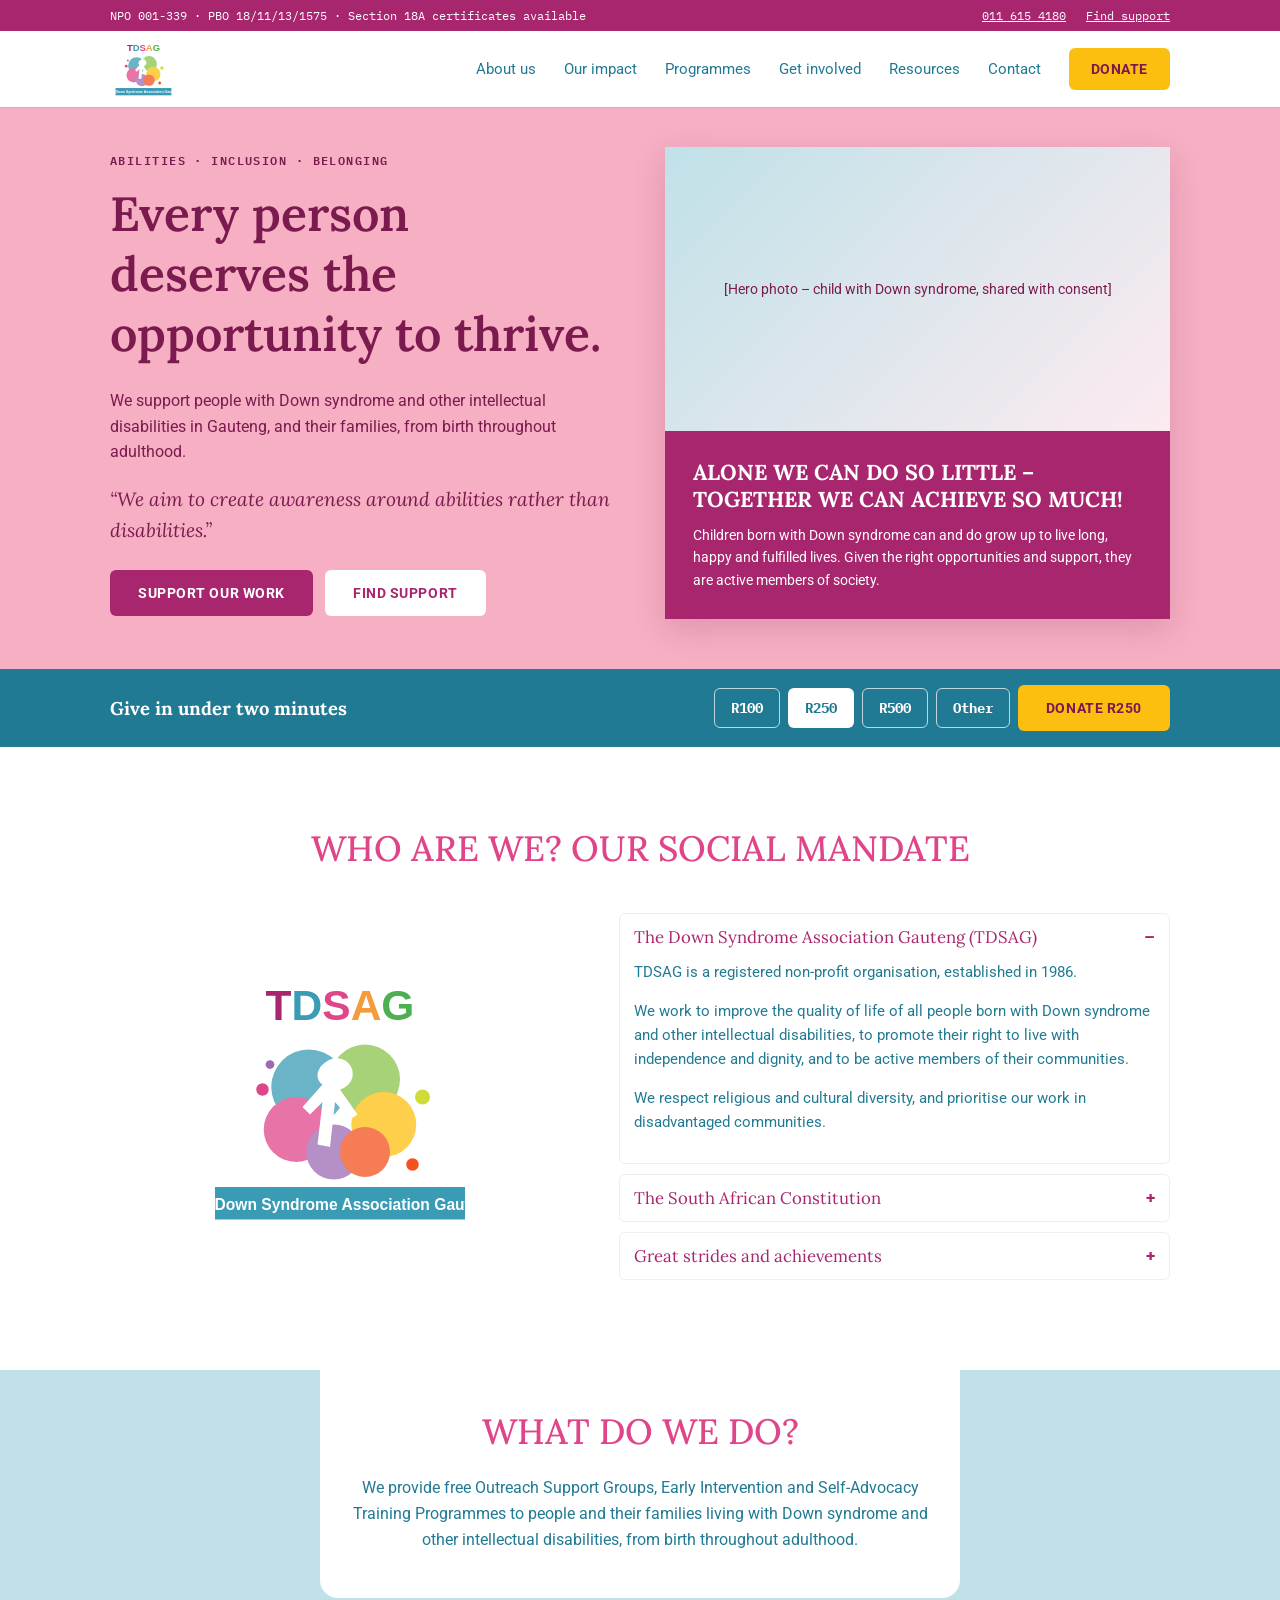
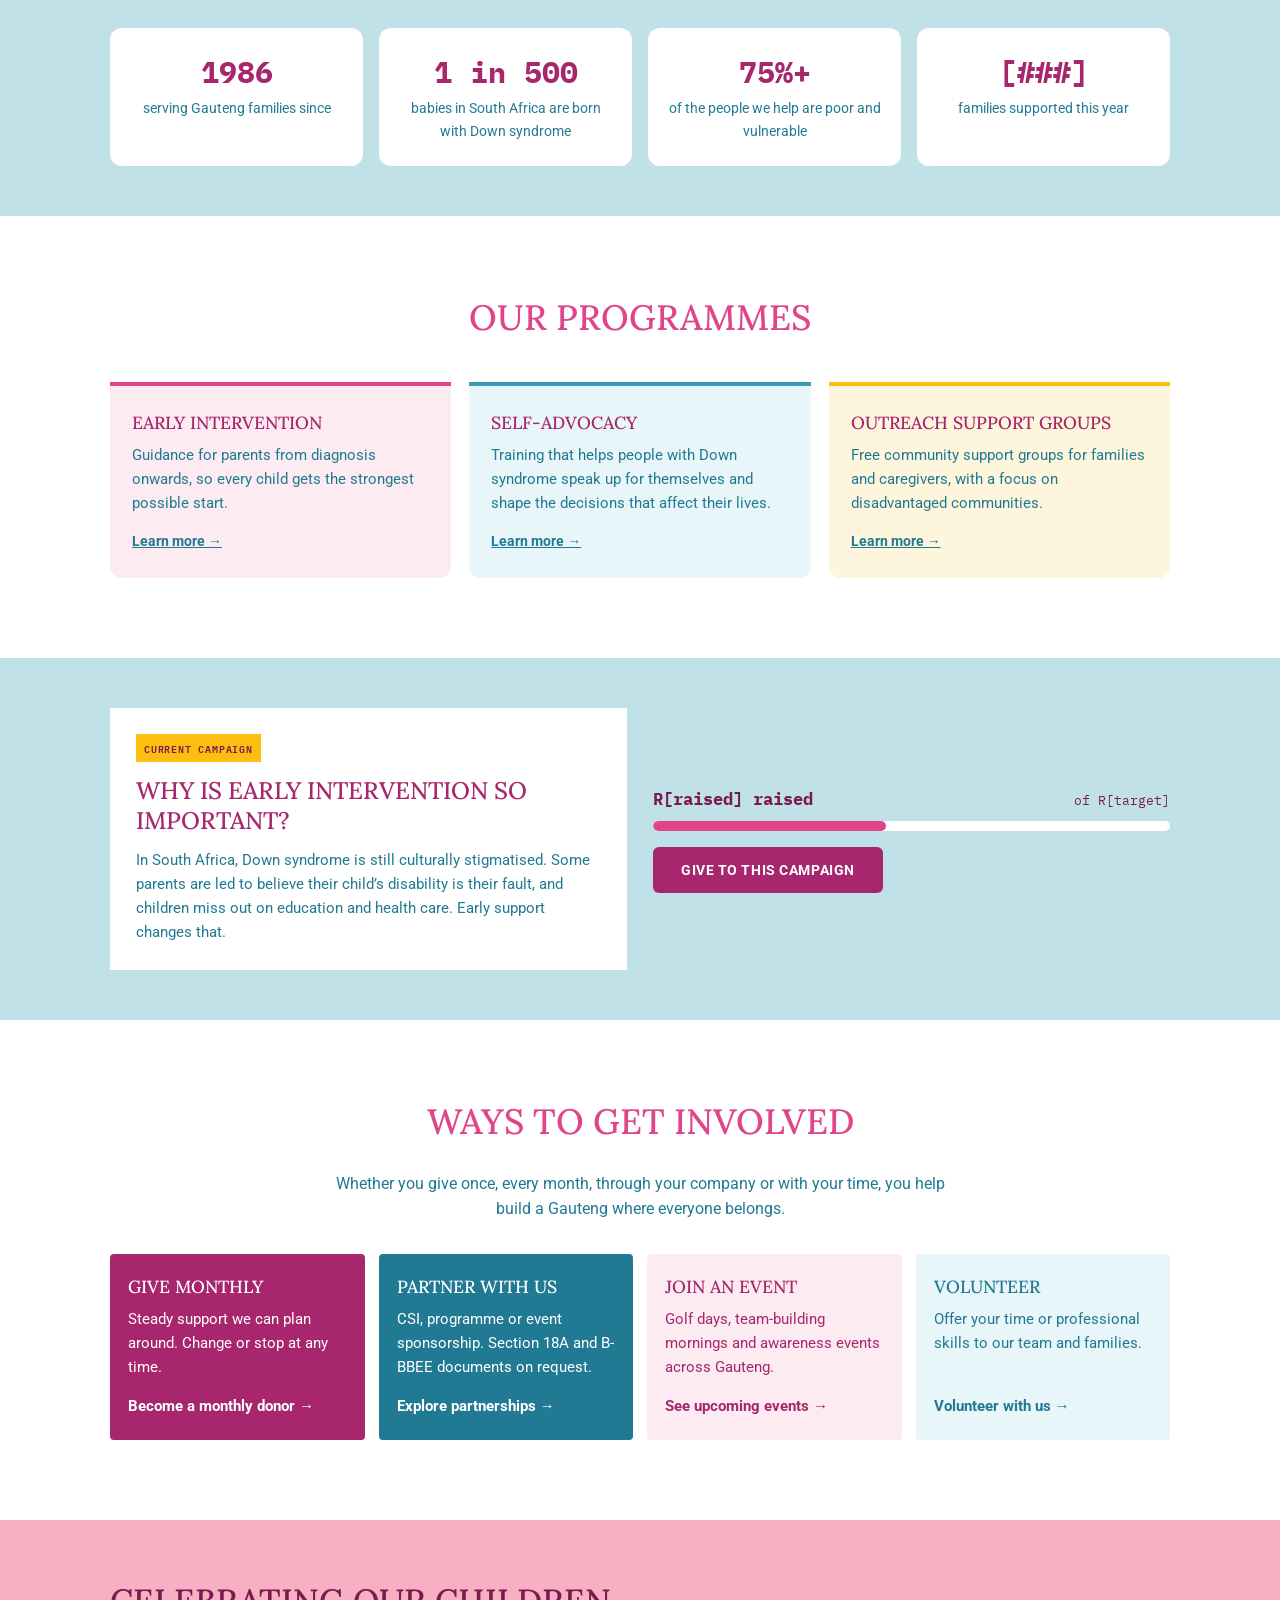
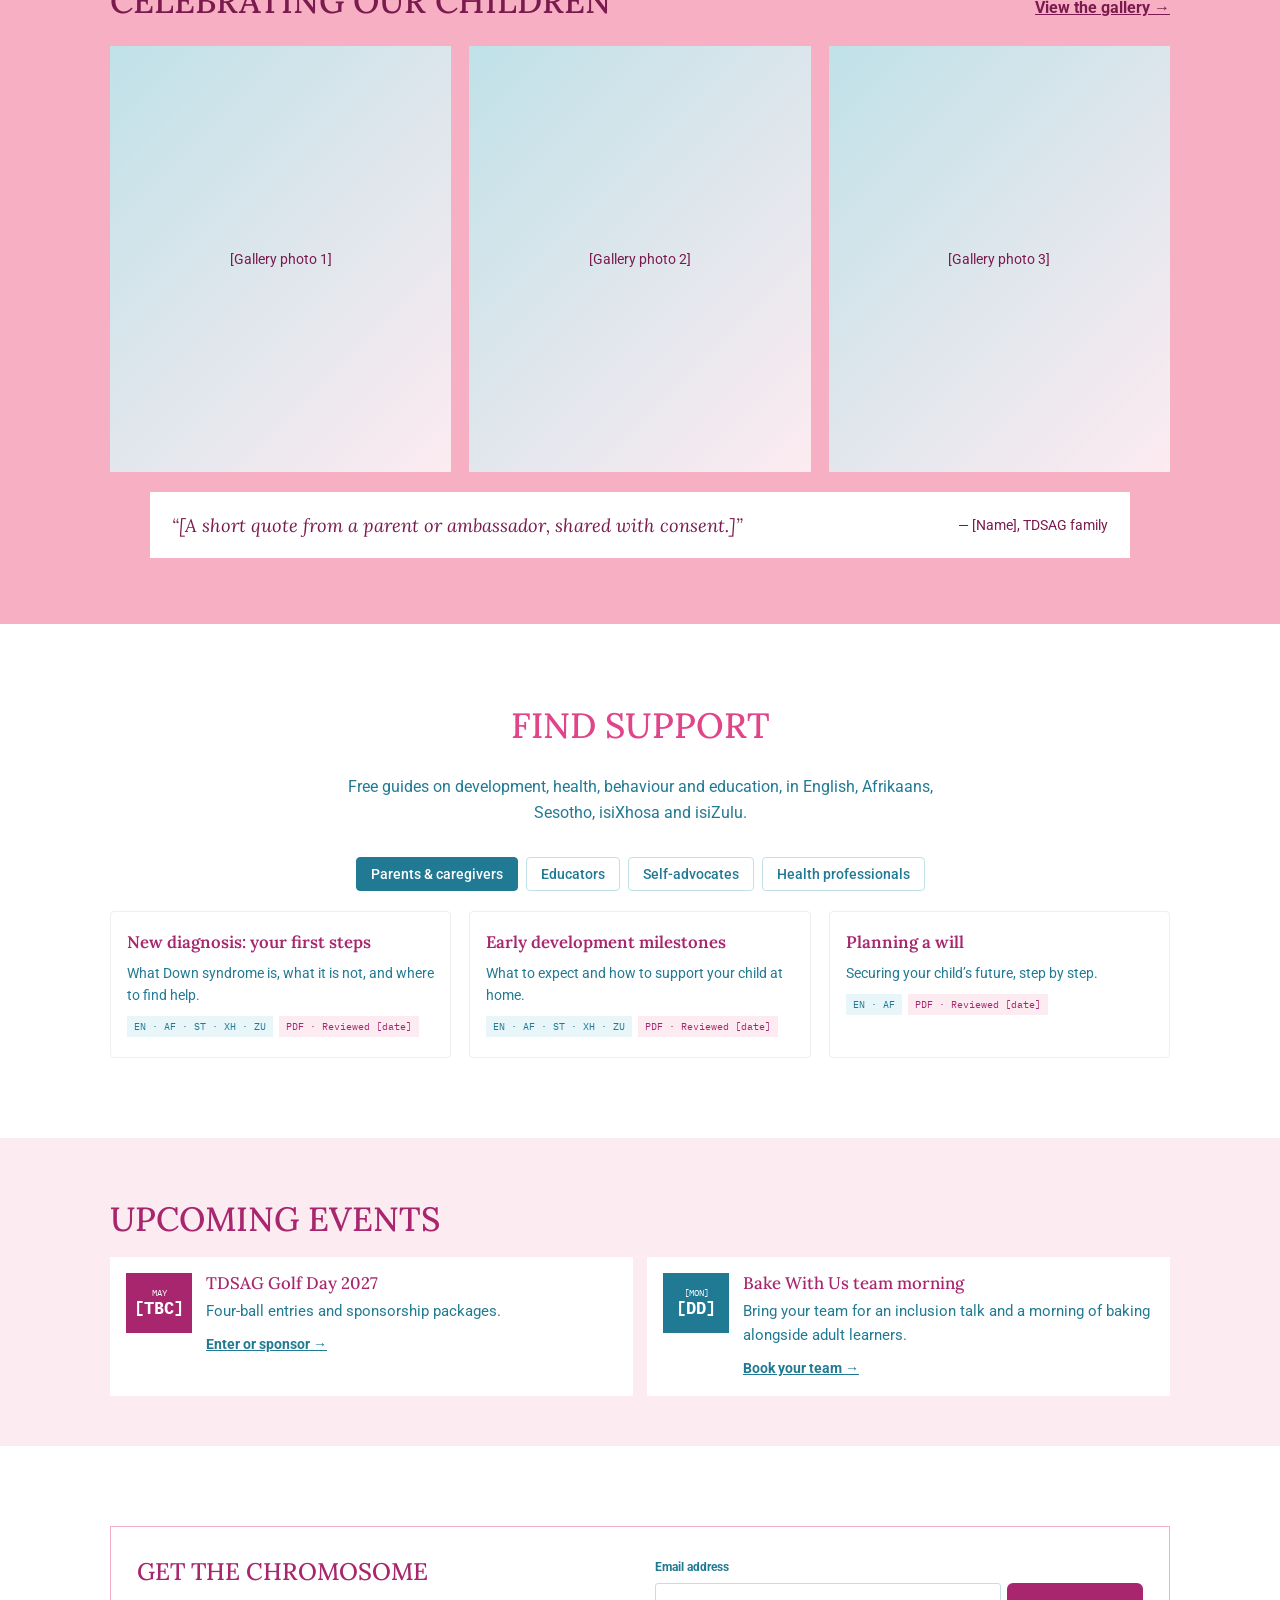
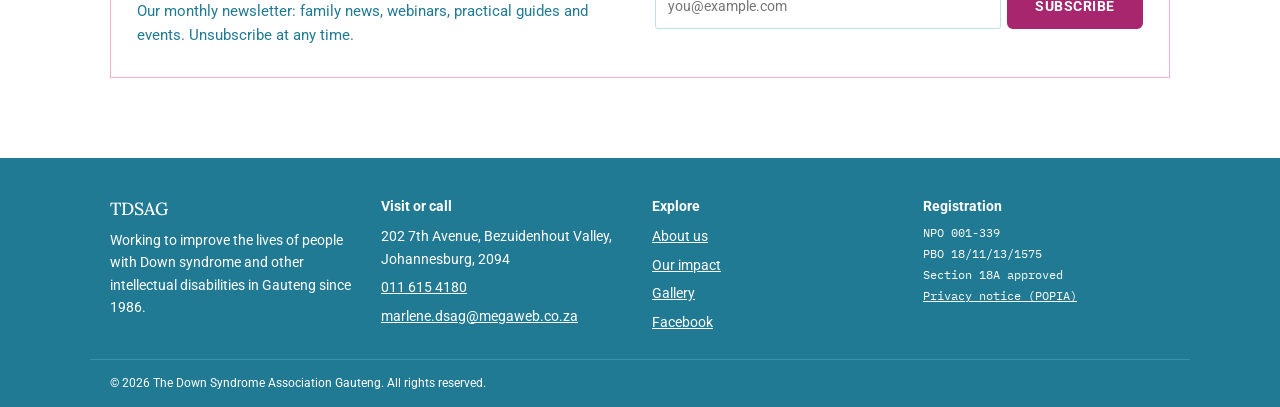
==== index.html @ 2db4e90f "Initial commit: TDSAG website Co-Authored-By: Claude Opus 5.5 <noreply@anthropic.com>" ====
<!DOCTYPE html>
<html lang="en-ZA">
<head>
  <meta charset="UTF-8">
  <meta name="viewport" content="width=device-width, initial-scale=1">
  <title>The Down Syndrome Association Gauteng (TDSAG)</title>
  <meta name="description" content="TDSAG supports people with Down syndrome and other intellectual disabilities in Gauteng, and their families, from birth throughout adulthood.">
  <link rel="icon" href="assets/img/logo.svg" type="image/svg+xml">
  <link rel="preconnect" href="https://fonts.googleapis.com">
  <link rel="preconnect" href="https://fonts.gstatic.com" crossorigin>
  <link href="https://fonts.googleapis.com/css2?family=IBM+Plex+Mono:wght@400;600;700&family=Lora:ital,wght@0,400;0,500;0,600;0,700;1,400&family=Roboto:wght@400;500;700&display=swap" rel="stylesheet">
  <link rel="stylesheet" href="css/styles.css">
</head>
<body>
  <a class="skip-link" href="#main">Skip to content</a>

  <div class="topbar">
    <div class="container">
      <span>NPO 001-339 · PBO 18/11/13/1575 · Section 18A certificates available</span>
      <span class="topbar-links">
        <a href="tel:+27116154180">011 615 4180</a>
        <a href="#find-support">Find support</a>
      </span>
    </div>
  </div>

  <header class="site-header">
    <div class="container">
      <a class="logo" href="index.html"><img src="assets/img/logo.svg" alt="TDSAG – The Down Syndrome Association Gauteng"></a>
      <button class="nav-toggle" aria-expanded="false" aria-controls="site-nav" aria-label="Open menu">
        <svg viewBox="0 0 24 24" fill="none" stroke="currentColor" stroke-width="2.5" stroke-linecap="round"><path d="M4 7h16M4 12h16M4 17h16"/></svg>
      </button>
      <nav id="site-nav" class="nav" aria-label="Main">
        <a href="#about">About us</a>
        <a href="#impact">Our impact</a>
        <a href="#programmes">Programmes</a>
        <a href="#get-involved">Get involved</a>
        <a href="#find-support">Resources</a>
        <a href="#contact">Contact</a>
        <a class="btn btn-yellow" href="donate.html">Donate</a>
      </nav>
    </div>
  </header>

  <main id="main">
    <!-- Hero -->
    <section class="hero">
      <div class="container">
        <div>
          <p class="eyebrow">Abilities · Inclusion · Belonging</p>
          <h1>Every person deserves the opportunity to thrive.</h1>
          <p>We support people with Down syndrome and other intellectual disabilities in Gauteng, and their families, from birth throughout adulthood.</p>
          <p class="hero-quote">“We aim to create awareness around abilities rather than disabilities.”</p>
          <div class="hero-actions">
            <a class="btn btn-primary" href="donate.html">Support our work</a>
            <a class="btn btn-light" href="#find-support">Find support</a>
          </div>
        </div>
        <div class="hero-card">
          <!-- Replace with an approved family photo: <img class="photo" src="assets/img/hero.jpg" alt="..."> -->
          <div class="photo">[Hero photo – child with Down syndrome, shared with consent]</div>
          <div class="hero-card-body">
            <h2>Alone we can do so little – together we can achieve so much!</h2>
            <p>Children born with Down syndrome can and do grow up to live long, happy and fulfilled lives. Given the right opportunities and support, they are active members of society.</p>
          </div>
        </div>
      </div>
    </section>

    <!-- Quick give -->
    <section class="quick-give" aria-labelledby="quick-give-title">
      <div class="container">
        <h2 id="quick-give-title">Give in under two minutes</h2>
        <form id="quick-give-form">
          <button type="button" class="chip" data-amount="100" aria-pressed="false">R100</button>
          <button type="button" class="chip" data-amount="250" aria-pressed="true">R250</button>
          <button type="button" class="chip" data-amount="500" aria-pressed="false">R500</button>
          <button type="button" class="chip" data-amount="other" aria-pressed="false">Other</button>
          <label class="visually-hidden" for="quick-other">Other amount in rand</label>
          <input id="quick-other" class="other-input" type="number" min="10" step="10" placeholder="R amount" hidden>
          <button type="submit" class="btn btn-yellow">Donate R250</button>
        </form>
      </div>
    </section>

    <!-- About -->
    <section class="section" id="about">
      <div class="container">
        <h2 class="section-title">Who are we? Our social mandate</h2>
        <div class="about-grid">
          <img class="about-logo" src="assets/img/logo.svg" alt="">
          <div class="accordion">
            <div class="accordion-item">
              <h3 style="margin:0"><button class="accordion-trigger" aria-expanded="true" aria-controls="acc-1">The Down Syndrome Association Gauteng (TDSAG)</button></h3>
              <div class="accordion-panel" id="acc-1">
                <p>TDSAG is a registered non-profit organisation, established in 1986.</p>
                <p>We work to improve the quality of life of all people born with Down syndrome and other intellectual disabilities, to promote their right to live with independence and dignity, and to be active members of their communities.</p>
                <p>We respect religious and cultural diversity, and prioritise our work in disadvantaged communities.</p>
              </div>
            </div>
            <div class="accordion-item">
              <h3 style="margin:0"><button class="accordion-trigger" aria-expanded="false" aria-controls="acc-2">The South African Constitution</button></h3>
              <div class="accordion-panel" id="acc-2" hidden>
                <p>[Content to be supplied: how the Constitution and Bill of Rights protect the equality, dignity and inclusion of people with intellectual disabilities.]</p>
              </div>
            </div>
            <div class="accordion-item">
              <h3 style="margin:0"><button class="accordion-trigger" aria-expanded="false" aria-controls="acc-3">Great strides and achievements</button></h3>
              <div class="accordion-panel" id="acc-3" hidden>
                <p>[Content to be supplied: key milestones and achievements since 1986.]</p>
              </div>
            </div>
          </div>
        </div>
      </div>
    </section>

    <!-- What we do + stats -->
    <section class="what-we-do" id="impact">
      <div class="container">
        <div class="what-we-do-intro">
          <h2 class="section-title">What do we do?</h2>
          <p>We provide free Outreach Support Groups, Early Intervention and Self-Advocacy Training Programmes to people and their families living with Down syndrome and other intellectual disabilities, from birth throughout adulthood.</p>
        </div>
        <div class="stats">
          <div class="stat"><span class="stat-value">1986</span><p>serving Gauteng families since</p></div>
          <div class="stat"><span class="stat-value">1 in 500</span><p>babies in South Africa are born with Down syndrome</p></div>
          <div class="stat"><span class="stat-value">75%+</span><p>of the people we help are poor and vulnerable</p></div>
          <div class="stat"><span class="stat-value">[###]</span><p>families supported this year</p></div>
        </div>
      </div>
    </section>

    <!-- Programmes -->
    <section class="section" id="programmes">
      <div class="container">
        <h2 class="section-title">Our programmes</h2>
        <div class="cards-3">
          <article class="programme programme--pink">
            <h3>Early intervention</h3>
            <p>Guidance for parents from diagnosis onwards, so every child gets the strongest possible start.</p>
            <a href="campaign-early-intervention.html">Learn more →</a>
          </article>
          <article class="programme programme--blue">
            <h3>Self-advocacy</h3>
            <p>Training that helps people with Down syndrome speak up for themselves and shape the decisions that affect their lives.</p>
            <a href="#contact">Learn more →</a>
          </article>
          <article class="programme programme--yellow">
            <h3>Outreach support groups</h3>
            <p>Free community support groups for families and caregivers, with a focus on disadvantaged communities.</p>
            <a href="#contact">Learn more →</a>
          </article>
        </div>
      </div>
    </section>

    <!-- Current campaign -->
    <section class="campaign" aria-labelledby="campaign-title">
      <div class="container">
        <div class="campaign-card">
          <span class="badge">Current campaign</span>
          <h2 id="campaign-title">Why is early intervention so important?</h2>
          <p>In South Africa, Down syndrome is still culturally stigmatised. Some parents are led to believe their child’s disability is their fault, and children miss out on education and health care. Early support changes that.</p>
        </div>
        <div>
          <div class="progress-labels"><strong>R[raised] raised</strong><span>of R[target]</span></div>
          <div class="progress" role="progressbar" aria-label="Campaign progress" aria-valuemin="0" aria-valuemax="100" aria-valuenow="45">
            <div class="progress-bar" style="width:45%"></div>
          </div>
          <a class="btn btn-primary" href="campaign-early-intervention.html">Give to this campaign</a>
        </div>
      </div>
    </section>

    <!-- Get involved -->
    <section class="section" id="get-involved">
      <div class="container">
        <h2 class="section-title">Ways to get involved</h2>
        <p class="section-lead">Whether you give once, every month, through your company or with your time, you help build a Gauteng where everyone belongs.</p>
        <div class="cards-4">
          <article class="involve involve--magenta">
            <h3>Give monthly</h3>
            <p>Steady support we can plan around. Change or stop at any time.</p>
            <a href="donate.html?freq=monthly">Become a monthly donor →</a>
          </article>
          <article class="involve involve--teal">
            <h3>Partner with us</h3>
            <p>CSI, programme or event sponsorship. Section 18A and B-BBEE documents on request.</p>
            <a href="#contact">Explore partnerships →</a>
          </article>
          <article class="involve involve--pink">
            <h3>Join an event</h3>
            <p>Golf days, team-building mornings and awareness events across Gauteng.</p>
            <a href="#events">See upcoming events →</a>
          </article>
          <article class="involve involve--blue">
            <h3>Volunteer</h3>
            <p>Offer your time or professional skills to our team and families.</p>
            <a href="#contact">Volunteer with us →</a>
          </article>
        </div>
      </div>
    </section>

    <!-- Gallery -->
    <section class="gallery" id="gallery">
      <div class="container">
        <div class="gallery-head">
          <h2>Celebrating our children</h2>
          <a href="#gallery">View the gallery →</a>
        </div>
        <div class="cards-3">
          <!-- Replace each placeholder with <img class="photo photo-portrait" src="assets/img/gallery-1.jpg" alt="..."> -->
          <div class="photo photo-portrait">[Gallery photo 1]</div>
          <div class="photo photo-portrait">[Gallery photo 2]</div>
          <div class="photo photo-portrait">[Gallery photo 3]</div>
        </div>
        <figure class="testimonial">
          <blockquote>“[A short quote from a parent or ambassador, shared with consent.]”</blockquote>
          <figcaption><cite>— [Name], TDSAG family</cite></figcaption>
        </figure>
      </div>
    </section>

    <!-- Find support -->
    <section class="section" id="find-support">
      <div class="container">
        <h2 class="section-title">Find support</h2>
        <p class="section-lead">Free guides on development, health, behaviour and education, in English, Afrikaans, Sesotho, isiXhosa and isiZulu.</p>

        <div class="tabs" role="tablist" aria-label="Resource audience">
          <button class="tab" role="tab" id="tab-parents" aria-selected="true" aria-controls="panel-parents">Parents &amp; caregivers</button>
          <button class="tab" role="tab" id="tab-educators" aria-selected="false" aria-controls="panel-educators" tabindex="-1">Educators</button>
          <button class="tab" role="tab" id="tab-self" aria-selected="false" aria-controls="panel-self" tabindex="-1">Self-advocates</button>
          <button class="tab" role="tab" id="tab-health" aria-selected="false" aria-controls="panel-health" tabindex="-1">Health professionals</button>
        </div>

        <div class="cards-3" role="tabpanel" id="panel-parents" aria-labelledby="tab-parents">
          <article class="resource">
            <h3><a href="#">New diagnosis: your first steps</a></h3>
            <p>What Down syndrome is, what it is not, and where to find help.</p>
            <div class="tags"><span class="tag tag--lang">EN · AF · ST · XH · ZU</span><span class="tag tag--meta">PDF · Reviewed [date]</span></div>
          </article>
          <article class="resource">
            <h3><a href="#">Early development milestones</a></h3>
            <p>What to expect and how to support your child at home.</p>
            <div class="tags"><span class="tag tag--lang">EN · AF · ST · XH · ZU</span><span class="tag tag--meta">PDF · Reviewed [date]</span></div>
          </article>
          <article class="resource">
            <h3><a href="#">Planning a will</a></h3>
            <p>Securing your child’s future, step by step.</p>
            <div class="tags"><span class="tag tag--lang">EN · AF</span><span class="tag tag--meta">PDF · Reviewed [date]</span></div>
          </article>
        </div>
        <div class="cards-3" role="tabpanel" id="panel-educators" aria-labelledby="tab-educators" hidden>
          <article class="resource">
            <h3><a href="#">[Inclusive classroom guide]</a></h3>
            <p>[Resource description for educators.]</p>
            <div class="tags"><span class="tag tag--lang">EN</span><span class="tag tag--meta">PDF · Reviewed [date]</span></div>
          </article>
        </div>
        <div class="cards-3" role="tabpanel" id="panel-self" aria-labelledby="tab-self" hidden>
          <article class="resource">
            <h3><a href="#">[Speaking up for yourself]</a></h3>
            <p>[Easy-read resource description for self-advocates.]</p>
            <div class="tags"><span class="tag tag--lang">EN</span><span class="tag tag--meta">PDF · Reviewed [date]</span></div>
          </article>
        </div>
        <div class="cards-3" role="tabpanel" id="panel-health" aria-labelledby="tab-health" hidden>
          <article class="resource">
            <h3><a href="#">[Health checks by age]</a></h3>
            <p>[Resource description for health professionals.]</p>
            <div class="tags"><span class="tag tag--lang">EN</span><span class="tag tag--meta">PDF · Reviewed [date]</span></div>
          </article>
        </div>
      </div>
    </section>

    <!-- Events -->
    <section class="events" id="events">
      <div class="container">
        <h2>Upcoming events</h2>
        <div class="events-grid">
          <article class="event">
            <div class="event-date event-date--magenta"><small>MAY</small><strong>[TBC]</strong></div>
            <div>
              <h3>TDSAG Golf Day 2027</h3>
              <p>Four-ball entries and sponsorship packages.</p>
              <a href="#contact">Enter or sponsor →</a>
            </div>
          </article>
          <article class="event">
            <div class="event-date event-date--teal"><small>[MON]</small><strong>[DD]</strong></div>
            <div>
              <h3>Bake With Us team morning</h3>
              <p>Bring your team for an inclusion talk and a morning of baking alongside adult learners.</p>
              <a href="#contact">Book your team →</a>
            </div>
          </article>
        </div>
      </div>
    </section>

    <!-- Newsletter -->
    <section class="section">
      <div class="container">
        <div class="newsletter-box">
          <div>
            <h2>Get The Chromosome</h2>
            <p>Our monthly newsletter: family news, webinars, practical guides and events. Unsubscribe at any time.</p>
          </div>
          <form id="newsletter-form" class="newsletter-form" novalidate>
            <label for="nl-email">Email address</label>
            <div class="row">
              <input id="nl-email" type="email" name="email" placeholder="you@example.com" autocomplete="email" required>
              <button class="btn btn-primary" type="submit">Subscribe</button>
            </div>
            <p class="form-message" role="status"></p>
          </form>
        </div>
      </div>
    </section>
  </main>

  <footer class="site-footer" id="contact">
    <div class="container footer-grid">
      <div>
        <h3>TDSAG</h3>
        <p>Working to improve the lives of people with Down syndrome and other intellectual disabilities in Gauteng since 1986.</p>
      </div>
      <div>
        <h4>Visit or call</h4>
        <ul>
          <li>202 7th Avenue, Bezuidenhout Valley, Johannesburg, 2094</li>
          <li><a href="tel:+27116154180">011 615 4180</a></li>
          <li><a href="mailto:marlene.dsag@megaweb.co.za">marlene.dsag@megaweb.co.za</a></li>
        </ul>
      </div>
      <div>
        <h4>Explore</h4>
        <ul>
          <li><a href="#about">About us</a></li>
          <li><a href="#impact">Our impact</a></li>
          <li><a href="#gallery">Gallery</a></li>
          <li><a href="https://www.facebook.com/" rel="noopener">Facebook</a></li>
        </ul>
      </div>
      <div>
        <h4>Registration</h4>
        <ul class="footer-reg">
          <li>NPO 001-339</li>
          <li>PBO 18/11/13/1575</li>
          <li>Section 18A approved</li>
          <li><a href="#">Privacy notice (POPIA)</a></li>
        </ul>
      </div>
    </div>
    <div class="container footer-bottom">
      © <span class="js-year">2026</span> The Down Syndrome Association Gauteng. All rights reserved.
    </div>
  </footer>

  <script src="js/main.js"></script>
</body>
</html>
---- css/styles.css ----
/* ==========================================================================
   TDSAG — The Down Syndrome Association Gauteng
   ========================================================================== */

:root {
  --magenta: #a8266e;
  --plum: #7b1a4e;
  --pink: #f6afc3;
  --pink-hot: #e0458a;
  --pink-soft: #fcebf1;
  --teal: #217a93;
  --teal-light: #3a9bb5;
  --blue-soft: #c0e1e8;
  --blue-pale: #e8f5f9;
  --yellow: #fdbf0f;
  --cream: #fdf6dd;
  --cream-deep: #fff1cc;
  --ink: #2b2b2b;
  --white: #ffffff;

  --font-serif: "Lora", Georgia, "Times New Roman", serif;
  --font-sans: "Roboto", "Segoe UI", Arial, sans-serif;
  --font-mono: "IBM Plex Mono", Consolas, "Courier New", monospace;

  --container: 1100px;
  --radius: 6px;
  --radius-lg: 18px;
  --shadow: 0 10px 30px rgba(123, 26, 78, 0.18);
}

*, *::before, *::after { box-sizing: border-box; }

html { scroll-behavior: smooth; }

body {
  margin: 0;
  font-family: var(--font-sans);
  font-size: 16px;
  line-height: 1.6;
  color: var(--teal);
  background: var(--white);
}

img { max-width: 100%; display: block; }

[hidden] { display: none !important; }

a { color: inherit; }

h1, h2, h3, h4 {
  font-family: var(--font-serif);
  font-weight: 500;
  line-height: 1.25;
  margin: 0 0 .5em;
}

p { margin: 0 0 1em; }

.container {
  width: 100%;
  max-width: var(--container);
  margin: 0 auto;
  padding-inline: 20px;
}

.mono { font-family: var(--font-mono); }

.visually-hidden {
  position: absolute !important;
  width: 1px; height: 1px;
  overflow: hidden; clip: rect(0 0 0 0);
  white-space: nowrap;
}

.skip-link {
  position: absolute; left: -999px; top: 0;
  background: var(--yellow); color: var(--plum);
  padding: 8px 14px; z-index: 100; font-weight: 700;
}
.skip-link:focus { left: 10px; }

:focus-visible { outline: 3px solid var(--yellow); outline-offset: 2px; }

/* Buttons ---------------------------------------------------------------- */
.btn {
  display: inline-flex;
  align-items: center;
  justify-content: center;
  gap: .4em;
  padding: 14px 26px;
  border: 2px solid transparent;
  border-radius: var(--radius);
  font: 700 14px/1 var(--font-sans);
  letter-spacing: .04em;
  text-transform: uppercase;
  text-decoration: none;
  cursor: pointer;
  transition: transform .15s ease, background-color .15s ease, box-shadow .15s ease;
}
.btn:hover { transform: translateY(-1px); }
.btn-primary { background: var(--magenta); color: var(--white); }
.btn-primary:hover { background: var(--plum); }
.btn-light { background: var(--white); color: var(--magenta); }
.btn-yellow { background: var(--yellow); color: var(--plum); }
.btn-yellow:hover { background: #f0b000; }
.btn-teal { background: var(--teal); color: var(--white); }
.btn-pill { border-radius: 999px; text-transform: none; letter-spacing: 0; font-size: 16px; }
.btn-block { width: 100%; }

.chip {
  padding: 10px 16px;
  border: 1.5px solid rgba(255,255,255,.7);
  border-radius: var(--radius);
  background: transparent;
  color: var(--white);
  font: 700 14px var(--font-mono);
  cursor: pointer;
}
.chip[aria-pressed="true"] { background: var(--white); color: var(--teal); }

/* Section headings ------------------------------------------------------- */
.section { padding-block: 80px; }
.section-title {
  text-align: center;
  color: var(--pink-hot);
  font-size: clamp(1.8rem, 3vw, 2.2rem);
  text-transform: uppercase;
  margin-bottom: 1.2em;
}
.section-lead {
  text-align: center;
  max-width: 640px;
  margin: -1em auto 2em;
}

/* Top bar ---------------------------------------------------------------- */
.topbar {
  background: var(--magenta);
  color: var(--white);
  font: 12px var(--font-mono);
}
.topbar .container {
  display: flex; flex-wrap: wrap; gap: 8px 20px;
  justify-content: space-between; align-items: center;
  padding-block: 8px;
}
.topbar-links { display: flex; gap: 20px; }

/* Header / nav ----------------------------------------------------------- */
.site-header {
  background: var(--white);
  position: sticky; top: 0; z-index: 50;
  box-shadow: 0 1px 0 rgba(0,0,0,.06);
}
.site-header .container {
  display: flex; align-items: center; justify-content: space-between;
  padding-block: 10px;
}
.logo img { height: 56px; width: auto; }
.nav { display: flex; align-items: center; gap: 28px; }
.nav a:not(.btn) {
  text-decoration: none; color: var(--teal); font-size: 15px;
}
.nav a:not(.btn):hover { color: var(--magenta); }
.nav .btn { padding: 12px 20px; }
.nav-toggle {
  display: none;
  background: none; border: 0; padding: 8px; cursor: pointer; color: var(--plum);
}
.nav-toggle svg { width: 28px; height: 28px; }

@media (max-width: 900px) {
  .nav-toggle { display: block; }
  .nav {
    position: absolute; top: 100%; left: 0; right: 0;
    flex-direction: column; align-items: stretch; gap: 0;
    background: var(--white);
    box-shadow: 0 10px 20px rgba(0,0,0,.08);
    display: none;
  }
  .nav.is-open { display: flex; }
  .nav a:not(.btn) { padding: 14px 20px; border-top: 1px solid var(--pink-soft); }
  .nav .btn { margin: 14px 20px; }
}

/* Hero ------------------------------------------------------------------- */
.hero { background: var(--pink); color: var(--plum); padding-block: 40px 50px; }
.hero .container {
  display: grid; grid-template-columns: 1fr 1fr; gap: 50px; align-items: center;
}
.eyebrow {
  font: 600 12px var(--font-mono);
  letter-spacing: .12em; text-transform: uppercase;
  margin-bottom: 1.2em;
}
.hero h1 { font-size: clamp(2.2rem, 4.2vw, 3rem); font-weight: 600; }
.hero-quote {
  font-family: var(--font-serif); font-style: italic;
  font-size: 1.2rem; margin-block: 1em 1.3em;
}
.hero-actions { display: flex; flex-wrap: wrap; gap: 12px; }
.hero-card { box-shadow: var(--shadow); }
.hero-card-body { background: var(--magenta); color: var(--white); padding: 28px; }
.hero-card-body h2 { font-size: 1.35rem; font-weight: 700; text-transform: uppercase; }
.hero-card-body p { font-size: 14px; margin: 0; }

/* Photo placeholders ----------------------------------------------------- */
.photo {
  background: linear-gradient(135deg, var(--blue-soft), var(--pink-soft));
  color: var(--plum);
  display: flex; align-items: center; justify-content: center;
  text-align: center; padding: 20px; font-size: 14px;
  aspect-ratio: 16 / 9; width: 100%;
  object-fit: cover;
}
.photo-portrait { aspect-ratio: 4 / 5; }

/* Quick give bar --------------------------------------------------------- */
.quick-give { background: var(--teal); color: var(--white); }
.quick-give .container {
  display: flex; flex-wrap: wrap; gap: 14px;
  justify-content: space-between; align-items: center;
  padding-block: 16px;
}
.quick-give h2 { font-size: 1.15rem; font-weight: 700; margin: 0; }
.quick-give form { display: flex; flex-wrap: wrap; gap: 8px; align-items: center; }
.quick-give .other-input {
  width: 110px; padding: 9px 10px; border-radius: var(--radius); border: 0;
  font: 14px var(--font-mono);
}

/* About / accordion ------------------------------------------------------ */
.about-grid {
  display: grid; grid-template-columns: 1fr 1.2fr; gap: 50px; align-items: center;
}
.about-logo { max-width: 300px; margin: 0 auto; }
.accordion-item {
  border: 1px solid #eee; border-radius: var(--radius);
  margin-bottom: 10px; background: var(--white);
}
.accordion-trigger {
  width: 100%; display: flex; justify-content: space-between; align-items: center;
  padding: 12px 14px; background: none; border: 0; cursor: pointer;
  font: 1.05rem var(--font-serif); color: var(--magenta); text-align: left;
}
.accordion-trigger::after { content: "+"; font-family: var(--font-sans); font-weight: 700; }
.accordion-trigger[aria-expanded="true"]::after { content: "–"; }
.accordion-panel { padding: 0 14px 14px; font-size: 15px; }

/* What we do + stats ----------------------------------------------------- */
.what-we-do { background: var(--blue-soft); padding-bottom: 50px; }
.what-we-do-intro {
  background: var(--white); max-width: 640px; margin: 0 auto 30px;
  padding: 40px 30px 30px; text-align: center;
  border-radius: 0 0 var(--radius-lg) var(--radius-lg);
}
.what-we-do-intro .section-title { margin-bottom: .6em; }
.stats { display: grid; grid-template-columns: repeat(4, 1fr); gap: 16px; }
.stat {
  background: var(--white); border-radius: 12px; padding: 24px 20px; text-align: center;
}
.stat-value {
  display: block; font: 700 1.9rem var(--font-mono); color: var(--magenta); margin-bottom: 6px;
}
.stat p { font-size: 14px; margin: 0; }

/* Programmes ------------------------------------------------------------- */
.cards-3 { display: grid; grid-template-columns: repeat(3, 1fr); gap: 18px; }
.programme {
  border-top: 4px solid; border-radius: 0 0 12px 12px; padding: 26px 22px;
  display: flex; flex-direction: column;
}
.programme h3 { color: var(--magenta); text-transform: uppercase; font-size: 1.1rem; }
.programme p { font-size: 15px; flex: 1; }
.programme a { font-weight: 700; font-size: 14px; }
.programme--pink { border-color: var(--pink-hot); background: var(--pink-soft); }
.programme--blue { border-color: var(--teal-light); background: var(--blue-pale); }
.programme--yellow { border-color: var(--yellow); background: var(--cream); }

/* Campaign strip --------------------------------------------------------- */
.campaign { background: var(--blue-soft); padding-block: 50px; }
.campaign .container {
  display: grid; grid-template-columns: 1fr 1fr; gap: 26px; align-items: center;
}
.campaign-card { background: var(--white); padding: 26px; }
.badge {
  display: inline-block; background: var(--yellow); color: var(--plum);
  font: 600 10px var(--font-mono); letter-spacing: .08em;
  padding: 5px 8px; margin-bottom: 14px; text-transform: uppercase;
}
.campaign-card h2 { color: var(--magenta); font-size: 1.5rem; text-transform: uppercase; }
.campaign-card p { font-size: 15px; margin: 0; }
.progress-labels {
  display: flex; justify-content: space-between; align-items: baseline;
  font-family: var(--font-mono); color: var(--plum); margin-bottom: 8px;
}
.progress-labels strong { font-size: 1.05rem; }
.progress-labels span { font-size: 13px; }
.progress {
  height: 10px; background: var(--white); border-radius: 999px; overflow: hidden;
  margin-bottom: 16px;
}
.progress-bar { height: 100%; background: var(--pink-hot); border-radius: 999px; }

/* Get involved ----------------------------------------------------------- */
.cards-4 { display: grid; grid-template-columns: repeat(4, 1fr); gap: 14px; }
.involve {
  padding: 22px 18px; border-radius: 4px; display: flex; flex-direction: column;
}
.involve h3 { font-size: 1.1rem; text-transform: uppercase; }
.involve p { font-size: 15px; flex: 1; }
.involve a { font-weight: 700; text-decoration: none; font-size: 15px; }
.involve a:hover { text-decoration: underline; }
.involve--magenta { background: var(--magenta); color: var(--white); }
.involve--teal { background: var(--teal); color: var(--white); }
.involve--pink { background: var(--pink-soft); color: var(--magenta); }
.involve--blue { background: var(--blue-pale); color: var(--teal); }

/* Gallery ---------------------------------------------------------------- */
.gallery { background: var(--pink); color: var(--plum); padding-block: 60px 50px; }
.gallery-head {
  display: flex; justify-content: space-between; align-items: baseline; flex-wrap: wrap;
  gap: 10px; margin-bottom: 24px;
}
.gallery-head h2 { font-size: clamp(1.7rem, 3vw, 2.1rem); text-transform: uppercase; margin: 0; }
.gallery-head a { font-weight: 700; }
.testimonial {
  background: var(--white); margin-top: 20px; padding: 20px 22px;
  display: flex; flex-wrap: wrap; justify-content: space-between; gap: 10px; align-items: center;
}
.testimonial blockquote {
  margin: 0; font: italic 1.15rem var(--font-serif);
}
.testimonial cite { font-style: normal; font-size: 14px; }

/* Find support ----------------------------------------------------------- */
.tabs { display: flex; flex-wrap: wrap; justify-content: center; gap: 8px; margin-bottom: 20px; }
.tab {
  padding: 8px 14px; border: 1.5px solid var(--blue-soft); border-radius: 4px;
  background: var(--white); color: var(--teal); font: 500 14px var(--font-sans); cursor: pointer;
}
.tab[aria-selected="true"] { background: var(--teal); color: var(--white); border-color: var(--teal); }
.resource {
  border: 1px solid #eee; border-radius: 4px; padding: 20px 16px;
}
.resource h3 { color: var(--magenta); font-size: 1.05rem; font-weight: 600; }
.resource h3 a { text-decoration: none; }
.resource h3 a:hover { text-decoration: underline; }
.resource p { font-size: 14px; margin-bottom: 10px; }
.tags { display: flex; flex-wrap: wrap; gap: 6px; }
.tag { font: 10px var(--font-mono); padding: 4px 7px; }
.tag--lang { background: var(--blue-pale); color: var(--teal); }
.tag--meta { background: var(--pink-soft); color: var(--magenta); }

/* Events ----------------------------------------------------------------- */
.events { background: var(--pink-soft); padding-block: 60px 50px; }
.events h2 { color: var(--magenta); font-size: clamp(1.7rem, 3vw, 2.1rem); text-transform: uppercase; }
.events-grid { display: grid; grid-template-columns: 1fr 1fr; gap: 14px; }
.event { background: var(--white); padding: 16px; display: flex; gap: 14px; align-items: flex-start; }
.event-date {
  flex: 0 0 66px; height: 60px; color: var(--white);
  display: flex; flex-direction: column; align-items: center; justify-content: center;
  font-family: var(--font-mono); line-height: 1.2;
}
.event-date small { font-size: 9px; }
.event-date strong { font-size: 1.05rem; }
.event-date--magenta { background: var(--magenta); }
.event-date--teal { background: var(--teal); }
.event h3 { color: var(--magenta); font-size: 1.05rem; margin-bottom: .3em; }
.event p { font-size: 15px; margin-bottom: .5em; }
.event a { font-weight: 700; font-size: 14px; }

/* Newsletter ------------------------------------------------------------- */
.newsletter-box {
  border: 1.5px solid var(--pink); padding: 30px 26px;
  display: grid; grid-template-columns: 1fr 1fr; gap: 30px; align-items: center;
}
.newsletter-box h2 { color: var(--magenta); font-size: 1.5rem; text-transform: uppercase; }
.newsletter-box p { margin: 0; font-size: 15px; }
.newsletter-form label { display: block; font-weight: 700; font-size: 12px; margin-bottom: 6px; }
.newsletter-form .row { display: flex; gap: 6px; }
.newsletter-form input {
  flex: 1; min-width: 0; padding: 11px 12px;
  border: 1.5px solid var(--blue-soft); border-radius: 3px; font: 14px var(--font-sans);
}
.form-message { font-size: 13px; margin-top: 8px; min-height: 1.2em; }

/* Footer ----------------------------------------------------------------- */
.site-footer { background: var(--teal); color: var(--white); font-size: 14px; }
.footer-grid {
  display: grid; grid-template-columns: repeat(4, 1fr); gap: 24px; padding-block: 40px 20px;
}
.site-footer h3 { font-size: 1.1rem; }
.site-footer h4 { font: 700 14px var(--font-sans); margin-bottom: .8em; }
.site-footer ul { list-style: none; padding: 0; margin: 0; }
.site-footer li { margin-bottom: 6px; }
.footer-reg li { font: 12px var(--font-mono); }
.footer-bottom {
  border-top: 1px solid rgba(255,255,255,.15); padding-block: 14px; font-size: 12px;
}

/* ==========================================================================
   Donate page
   ========================================================================== */
.donate-page { background: var(--pink-soft); color: var(--ink); }
.simple-header .container {
  display: flex; justify-content: space-between; align-items: center; padding-block: 10px;
}
.simple-header .logo img { height: 48px; }
.secure-note { display: flex; align-items: center; gap: 6px; font-size: 13px; color: var(--plum); }
.secure-note svg { width: 14px; height: 14px; color: var(--teal); }

.donate-hero { padding-block: 40px 24px; }
.donate-hero h1 { color: var(--plum); font-size: clamp(1.8rem, 3.5vw, 2.4rem); text-transform: uppercase; }
.donate-hero p { max-width: 460px; }

.donate-layout {
  display: grid; grid-template-columns: 1fr 260px; gap: 24px; align-items: start;
  padding-bottom: 60px;
}
.panel { background: var(--white); border-radius: var(--radius-lg); padding: 28px; }
.donate-form h2 {
  font: 700 1.05rem var(--font-sans); color: var(--plum); margin: 1.6em 0 .8em;
}
.donate-form h2:first-child { margin-top: 0; }
.help { font-size: 12px; color: #555; margin-top: 8px; }

.segmented {
  display: grid; grid-template-columns: 1fr 1fr; padding: 4px;
  background: var(--blue-pale); border-radius: 999px;
}
.segmented label { position: relative; }
.segmented input { position: absolute; opacity: 0; }
.segmented span {
  display: block; text-align: center; padding: 9px; border-radius: 999px;
  font-weight: 700; font-size: 14px; color: var(--plum); cursor: pointer;
}
.segmented input:checked + span { background: var(--teal); color: var(--white); }
.segmented input:focus-visible + span { outline: 3px solid var(--yellow); }

.amounts { display: grid; grid-template-columns: repeat(4, 1fr); gap: 10px; }
.amount { position: relative; }
.amount input[type="radio"] { position: absolute; opacity: 0; }
.amount span {
  display: block; text-align: center; padding: 14px 6px;
  border: 1.5px solid var(--blue-soft); border-radius: 12px;
  font-weight: 700; font-size: 1.05rem; color: var(--plum); cursor: pointer;
}
.amount input:checked + span { border-color: var(--teal); background: var(--blue-pale); box-shadow: inset 0 0 0 1px var(--teal); }
.amount input:focus-visible + span { outline: 3px solid var(--yellow); }
.other-amount { margin-top: 10px; }

.impact-note {
  margin-top: 12px; background: var(--cream-deep); border-radius: 8px;
  padding: 12px 14px; font-size: 14px; display: flex; gap: 10px; align-items: center;
}
.impact-note svg { flex: 0 0 14px; color: var(--magenta); }

.field { display: flex; flex-direction: column; gap: 6px; }
.field label { font-weight: 700; font-size: 12px; color: var(--plum); }
.field input, .field select {
  padding: 11px 12px; border: 1.5px solid var(--blue-soft); border-radius: 8px;
  font: 14px var(--font-sans); background: var(--white); color: var(--ink);
}
.field input:focus, .field select:focus { border-color: var(--teal); outline: none; box-shadow: 0 0 0 3px rgba(33,122,147,.15); }
.field-grid { display: grid; grid-template-columns: repeat(3, 1fr); gap: 12px; margin-bottom: 12px; }
.field-grid--2 { grid-template-columns: 1fr 1fr; }
.check { display: flex; gap: 10px; align-items: center; font-size: 13px; margin: 12px 0; cursor: pointer; }
.check input { width: 16px; height: 16px; accent-color: var(--teal); }
.subpanel { background: var(--pink-soft); border-radius: 10px; padding: 14px; margin-bottom: 8px; }

.pay-methods { display: flex; flex-wrap: wrap; gap: 8px; margin-bottom: 14px; }
.pay-method { position: relative; }
.pay-method input { position: absolute; opacity: 0; }
.pay-method span {
  display: block; padding: 8px 14px; border: 1.5px solid var(--blue-soft); border-radius: 8px;
  font-weight: 700; font-size: 13px; color: var(--plum); cursor: pointer;
}
.pay-method input:checked + span { border-color: var(--teal); background: var(--blue-pale); }
.pay-method input:focus-visible + span { outline: 3px solid var(--yellow); }

.submit-donation {
  width: 100%; padding: 16px; border: 0; border-radius: 999px;
  background: var(--yellow); color: var(--plum); font: 700 1.05rem var(--font-sans); cursor: pointer;
}
.submit-donation:hover { background: #f0b000; }
.fine-print { font-size: 11px; color: #555; text-align: center; margin-top: 12px; }

.sidebar { display: flex; flex-direction: column; gap: 14px; position: sticky; top: 20px; }
.gift-summary { background: var(--plum); color: var(--white); border-radius: var(--radius-lg); padding: 20px; }
.gift-summary small { font: 11px var(--font-mono); letter-spacing: .08em; }
.gift-summary strong { display: block; font: 700 1.6rem var(--font-mono); color: var(--yellow); margin: 6px 0; }
.gift-summary p { margin: 0; font-size: 14px; }
.side-card { background: var(--white); border-radius: var(--radius-lg); padding: 18px; font-size: 13px; }
.side-card h3 { font: 700 1rem var(--font-sans); color: var(--plum); }
.side-card p { margin-bottom: 6px; }
.ticks { list-style: none; padding: 0; margin: 0; }
.ticks li { display: flex; gap: 8px; margin-bottom: 10px; }
.ticks li::before { content: "✓"; color: var(--teal); font-weight: 700; }
.side-card a { color: var(--teal); font-weight: 700; }

/* Thank you dialog */
.thanks {
  border: 0; border-radius: var(--radius-lg); padding: 30px; max-width: 420px;
  box-shadow: var(--shadow); text-align: center; color: var(--ink);
}
.thanks::backdrop { background: rgba(123,26,78,.4); }
.thanks h2 { color: var(--plum); }

/* ==========================================================================
   Campaign page
   ========================================================================== */
.campaign-page { color: var(--ink); }
.campaign-page .nav a:not(.btn) { color: var(--plum); }
.campaign-hero { background: var(--pink); padding-block: 40px 40px; color: var(--plum); }
.campaign-hero .container { display: grid; grid-template-columns: 1fr 280px; gap: 26px; align-items: start; }
.campaign-hero .eyebrow { color: var(--magenta); }
.campaign-hero h1 { font-size: clamp(1.9rem, 3.6vw, 2.5rem); text-transform: uppercase; }
.campaign-hero .photo { border-radius: var(--radius-lg); margin-top: 16px; aspect-ratio: 16 / 7; }
.campaign-hero p { color: var(--ink); }
.campaign-box { background: var(--white); border-radius: var(--radius-lg); padding: 22px; box-shadow: var(--shadow); }
.campaign-box .raised { font: 700 1.6rem var(--font-mono); color: var(--plum); }
.campaign-box .progress { background: var(--blue-pale); margin-top: 10px; }
.mini-stats { display: grid; grid-template-columns: 1fr 1fr; gap: 8px; margin-bottom: 14px; }
.mini-stats div { background: var(--blue-pale); border-radius: 10px; padding: 10px; font-size: 12px; }
.mini-stats strong { display: block; font: 700 1rem var(--font-mono); color: var(--plum); }
.campaign-box .amounts { grid-template-columns: repeat(3, 1fr); gap: 8px; margin-bottom: 12px; }
.campaign-box .amount span { padding: 10px 4px; font-size: .95rem; }
.share { margin-top: 16px; font-size: 12px; }
.share-links { display: flex; gap: 6px; margin-top: 6px; }
.share-links a {
  flex: 1; text-align: center; padding: 8px 4px; border: 1.5px solid var(--blue-soft);
  border-radius: 8px; font-weight: 700; font-size: 12px; text-decoration: none; color: var(--plum);
}

.campaign-page h2 { color: var(--plum); text-transform: uppercase; font-size: 1.5rem; }
.two-col { display: grid; grid-template-columns: 1fr 1fr; gap: 40px; }
.two-col ol { padding-left: 1.2em; margin: 0; }
.two-col li { margin-bottom: 8px; }
.gift-tiers { display: grid; grid-template-columns: repeat(4, 1fr); gap: 12px; }
.gift-tier { background: var(--blue-pale); border-radius: 14px; padding: 20px; font-size: 14px; }
.gift-tier strong { display: block; font: 700 1.2rem var(--font-mono); color: var(--teal-light); margin-bottom: 4px; }
.gift-tier--feature { background: var(--cream-deep); }
.gift-tier--feature strong { color: var(--plum); }
.timeline { border-left: 2px solid var(--pink-hot); padding-left: 16px; }
.timeline li { list-style: none; margin-bottom: 18px; }
.timeline time { font: 11px var(--font-mono); color: var(--magenta); }
.timeline strong { display: block; color: var(--plum); }
.timeline ol { padding: 0; margin: 0; }
.match-card { background: var(--plum); color: var(--white); border-radius: var(--radius-lg); padding: 26px; }
.match-card h2 { color: var(--white); }
.match-card .btn { background: var(--white); color: var(--plum); }
.campaign-footer { background: var(--plum); color: var(--white); font-size: 13px; }
.campaign-footer .container {
  display: flex; flex-wrap: wrap; gap: 10px; justify-content: space-between; padding-block: 20px;
}
.campaign-footer a { text-decoration: none; }

/* Responsive ------------------------------------------------------------- */
@media (max-width: 900px) {
  .hero .container,
  .about-grid,
  .campaign .container,
  .newsletter-box,
  .donate-layout,
  .campaign-hero .container,
  .two-col { grid-template-columns: 1fr; }
  .stats, .cards-4, .footer-grid, .gift-tiers { grid-template-columns: 1fr 1fr; }
  .cards-3 { grid-template-columns: 1fr; }
  .sidebar { position: static; }
}

@media (max-width: 600px) {
  .section { padding-block: 56px; }
  .stats, .cards-4, .footer-grid, .events-grid, .gift-tiers { grid-template-columns: 1fr; }
  .gallery .cards-3 { grid-template-columns: 1fr; }
  .amounts { grid-template-columns: 1fr 1fr; }
  .field-grid, .field-grid--2 { grid-template-columns: 1fr; }
  .topbar .container { justify-content: center; text-align: center; }
  .panel { padding: 20px; }
  .donate-hero h1 { font-size: 1.8rem; }
}

@media (prefers-reduced-motion: reduce) {
  html { scroll-behavior: auto; }
  .btn { transition: none; }
}
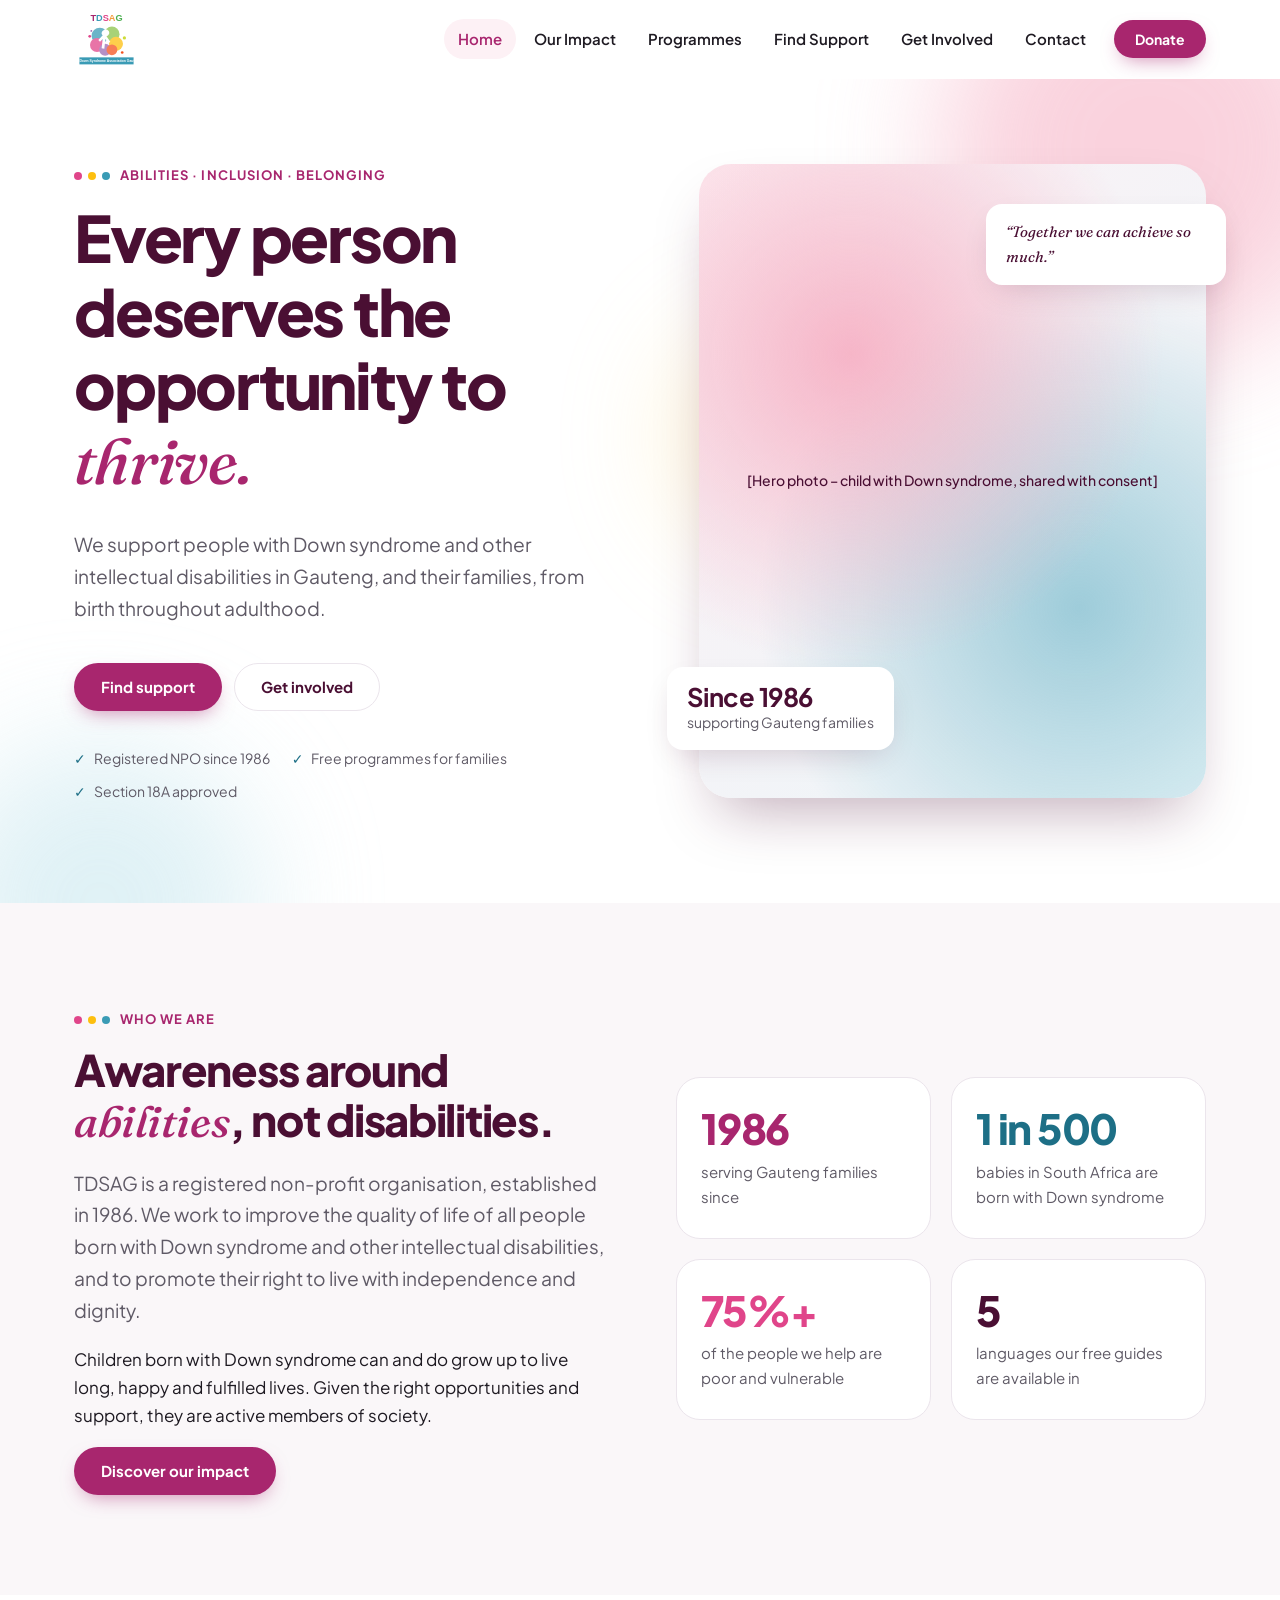
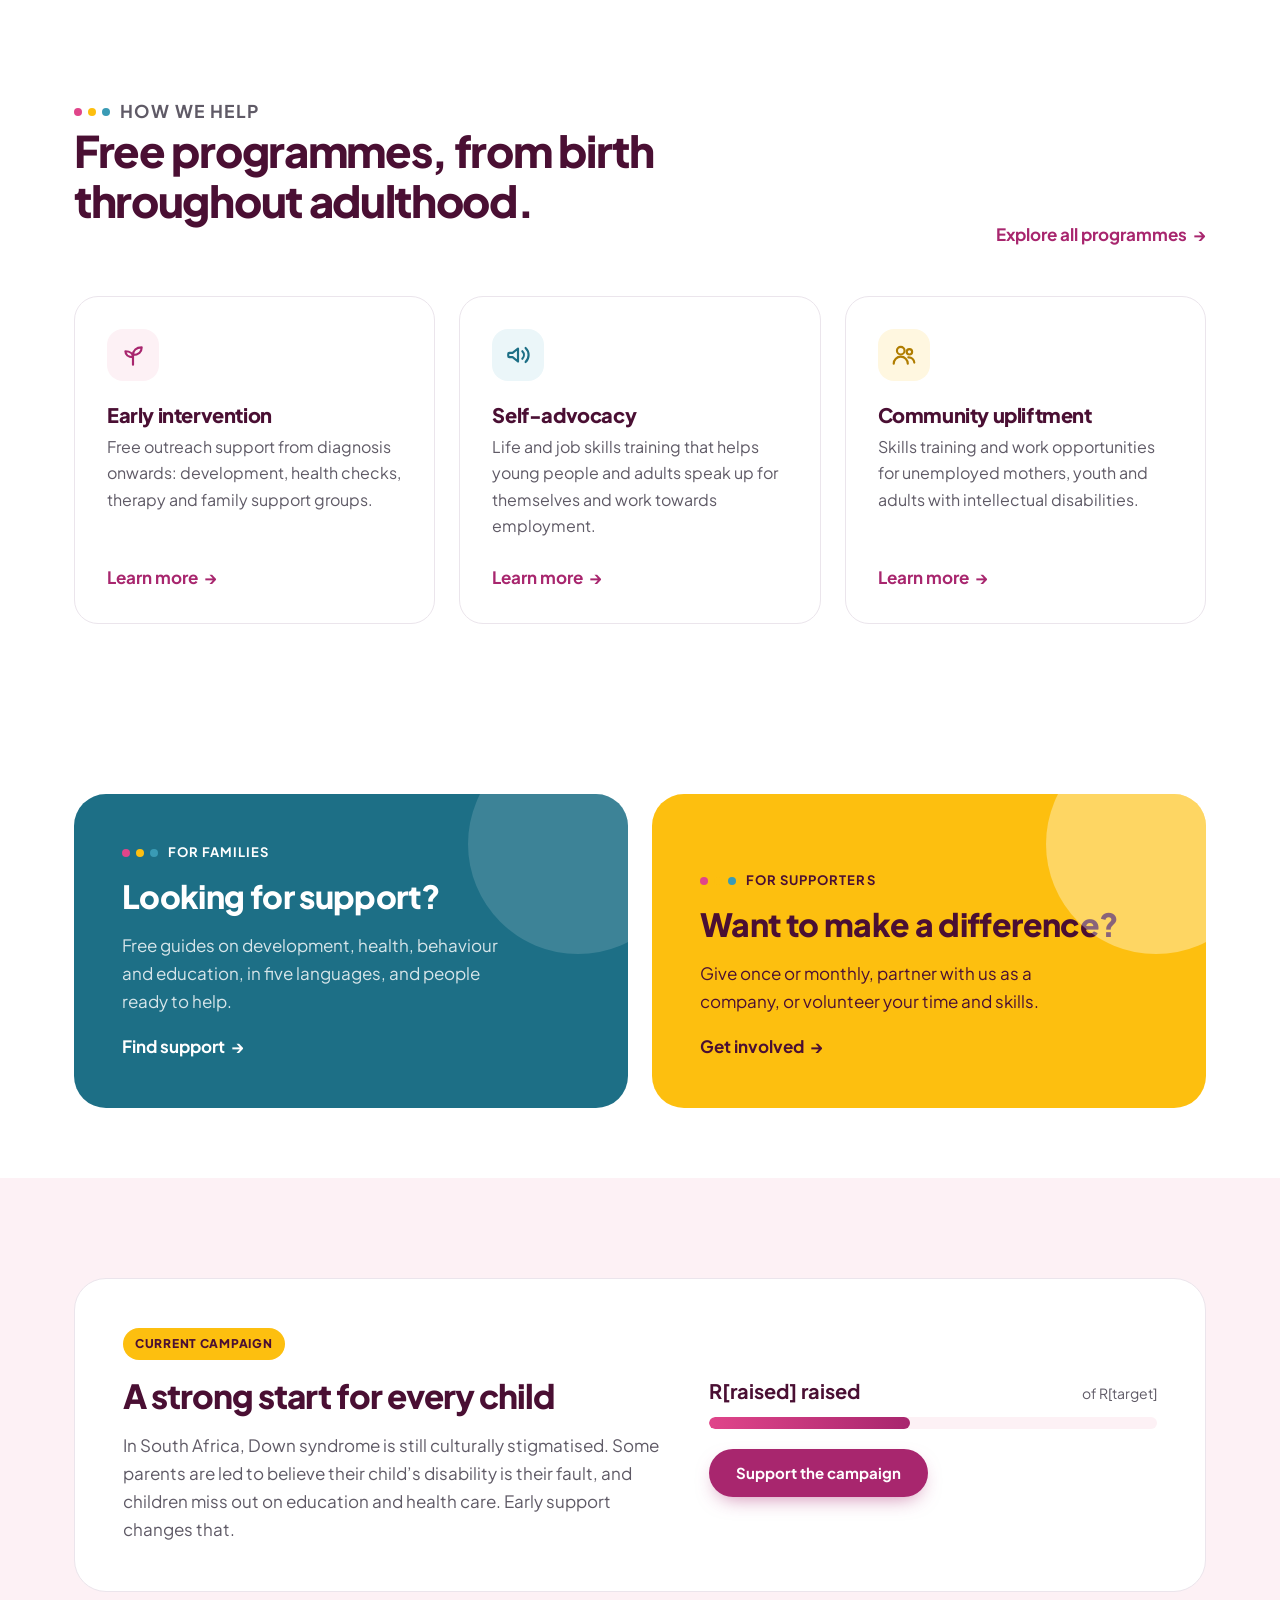
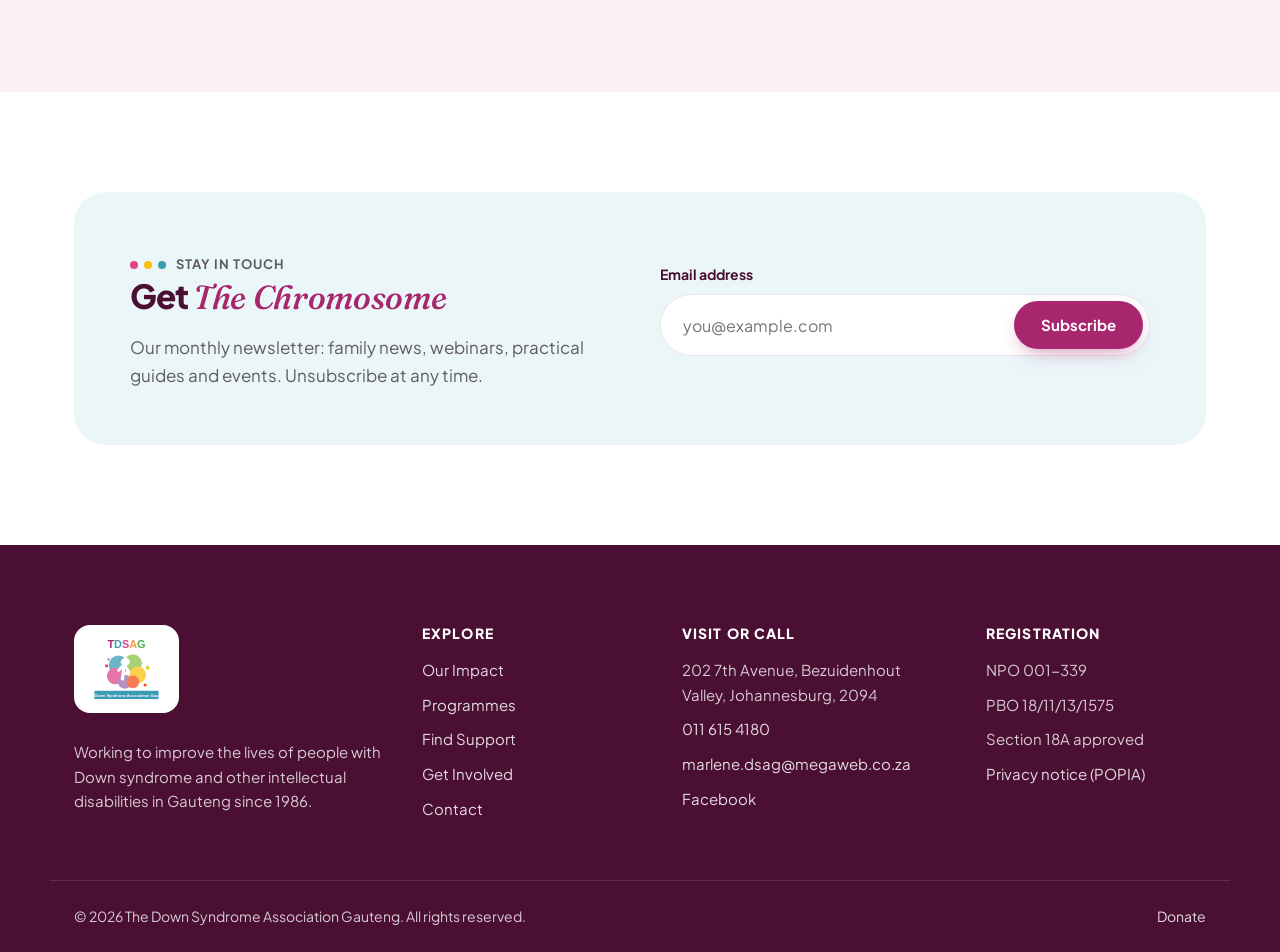
==== commit d96ada5a: "Redesign site with modern look and separate pages Split the long home page into Home, Our Impact, Pr" ====
--- a/index.html
+++ b/index.html
@@ -8,36 +8,27 @@
   <link rel="icon" href="assets/img/logo.svg" type="image/svg+xml">
   <link rel="preconnect" href="https://fonts.googleapis.com">
   <link rel="preconnect" href="https://fonts.gstatic.com" crossorigin>
-  <link href="https://fonts.googleapis.com/css2?family=IBM+Plex+Mono:wght@400;600;700&family=Lora:ital,wght@0,400;0,500;0,600;0,700;1,400&family=Roboto:wght@400;500;700&display=swap" rel="stylesheet">
+  <link href="https://fonts.googleapis.com/css2?family=Fraunces:ital,opsz,wght@1,9..144,500&family=Plus+Jakarta+Sans:wght@400;500;600;700;800&display=swap" rel="stylesheet">
   <link rel="stylesheet" href="css/styles.css">
+  <script>document.documentElement.classList.add("js");</script>
 </head>
 <body>
   <a class="skip-link" href="#main">Skip to content</a>
 
-  <div class="topbar">
-    <div class="container">
-      <span>NPO 001-339 · PBO 18/11/13/1575 · Section 18A certificates available</span>
-      <span class="topbar-links">
-        <a href="tel:+27116154180">011 615 4180</a>
-        <a href="#find-support">Find support</a>
-      </span>
-    </div>
-  </div>
-
   <header class="site-header">
     <div class="container">
-      <a class="logo" href="index.html"><img src="assets/img/logo.svg" alt="TDSAG – The Down Syndrome Association Gauteng"></a>
+      <a class="logo" href="index.html"><img src="assets/img/logo.svg" alt="TDSAG – The Down Syndrome Association Gauteng, home"></a>
       <button class="nav-toggle" aria-expanded="false" aria-controls="site-nav" aria-label="Open menu">
         <svg viewBox="0 0 24 24" fill="none" stroke="currentColor" stroke-width="2.5" stroke-linecap="round"><path d="M4 7h16M4 12h16M4 17h16"/></svg>
       </button>
       <nav id="site-nav" class="nav" aria-label="Main">
-        <a href="#about">About us</a>
-        <a href="#impact">Our impact</a>
-        <a href="#programmes">Programmes</a>
-        <a href="#get-involved">Get involved</a>
-        <a href="#find-support">Resources</a>
-        <a href="#contact">Contact</a>
-        <a class="btn btn-yellow" href="donate.html">Donate</a>
+        <a href="index.html" aria-current="page">Home</a>
+        <a href="impact.html">Our Impact</a>
+        <a href="programmes.html">Programmes</a>
+        <a href="find-support.html">Find Support</a>
+        <a href="get-involved.html">Get Involved</a>
+        <a href="contact.html">Contact</a>
+        <a class="btn btn-primary btn-sm" href="donate.html">Donate</a>
       </nav>
     </div>
   </header>
@@ -45,259 +36,121 @@
   <main id="main">
     <!-- Hero -->
     <section class="hero">
+      <div class="blobs" aria-hidden="true"><span></span><span></span><span></span></div>
       <div class="container">
         <div>
           <p class="eyebrow">Abilities · Inclusion · Belonging</p>
-          <h1>Every person deserves the opportunity to thrive.</h1>
-          <p>We support people with Down syndrome and other intellectual disabilities in Gauteng, and their families, from birth throughout adulthood.</p>
-          <p class="hero-quote">“We aim to create awareness around abilities rather than disabilities.”</p>
+          <h1>Every person deserves the opportunity to <em>thrive.</em></h1>
+          <p class="lead">We support people with Down syndrome and other intellectual disabilities in Gauteng, and their families, from birth throughout adulthood.</p>
           <div class="hero-actions">
-            <a class="btn btn-primary" href="donate.html">Support our work</a>
-            <a class="btn btn-light" href="#find-support">Find support</a>
-          </div>
-        </div>
-        <div class="hero-card">
+            <a class="btn btn-primary" href="find-support.html">Find support</a>
+            <a class="btn btn-outline" href="get-involved.html">Get involved</a>
+          </div>
+          <div class="hero-trust">
+            <span>Registered NPO since 1986</span>
+            <span>Free programmes for families</span>
+            <span>Section 18A approved</span>
+          </div>
+        </div>
+        <div class="hero-visual">
           <!-- Replace with an approved family photo: <img class="photo" src="assets/img/hero.jpg" alt="..."> -->
           <div class="photo">[Hero photo – child with Down syndrome, shared with consent]</div>
-          <div class="hero-card-body">
-            <h2>Alone we can do so little – together we can achieve so much!</h2>
-            <p>Children born with Down syndrome can and do grow up to live long, happy and fulfilled lives. Given the right opportunities and support, they are active members of society.</p>
-          </div>
-        </div>
-      </div>
-    </section>
-
-    <!-- Quick give -->
-    <section class="quick-give" aria-labelledby="quick-give-title">
-      <div class="container">
-        <h2 id="quick-give-title">Give in under two minutes</h2>
-        <form id="quick-give-form">
-          <button type="button" class="chip" data-amount="100" aria-pressed="false">R100</button>
-          <button type="button" class="chip" data-amount="250" aria-pressed="true">R250</button>
-          <button type="button" class="chip" data-amount="500" aria-pressed="false">R500</button>
-          <button type="button" class="chip" data-amount="other" aria-pressed="false">Other</button>
-          <label class="visually-hidden" for="quick-other">Other amount in rand</label>
-          <input id="quick-other" class="other-input" type="number" min="10" step="10" placeholder="R amount" hidden>
-          <button type="submit" class="btn btn-yellow">Donate R250</button>
-        </form>
-      </div>
-    </section>
-
-    <!-- About -->
-    <section class="section" id="about">
-      <div class="container">
-        <h2 class="section-title">Who are we? Our social mandate</h2>
-        <div class="about-grid">
-          <img class="about-logo" src="assets/img/logo.svg" alt="">
-          <div class="accordion">
-            <div class="accordion-item">
-              <h3 style="margin:0"><button class="accordion-trigger" aria-expanded="true" aria-controls="acc-1">The Down Syndrome Association Gauteng (TDSAG)</button></h3>
-              <div class="accordion-panel" id="acc-1">
-                <p>TDSAG is a registered non-profit organisation, established in 1986.</p>
-                <p>We work to improve the quality of life of all people born with Down syndrome and other intellectual disabilities, to promote their right to live with independence and dignity, and to be active members of their communities.</p>
-                <p>We respect religious and cultural diversity, and prioritise our work in disadvantaged communities.</p>
-              </div>
-            </div>
-            <div class="accordion-item">
-              <h3 style="margin:0"><button class="accordion-trigger" aria-expanded="false" aria-controls="acc-2">The South African Constitution</button></h3>
-              <div class="accordion-panel" id="acc-2" hidden>
-                <p>[Content to be supplied: how the Constitution and Bill of Rights protect the equality, dignity and inclusion of people with intellectual disabilities.]</p>
-              </div>
-            </div>
-            <div class="accordion-item">
-              <h3 style="margin:0"><button class="accordion-trigger" aria-expanded="false" aria-controls="acc-3">Great strides and achievements</button></h3>
-              <div class="accordion-panel" id="acc-3" hidden>
-                <p>[Content to be supplied: key milestones and achievements since 1986.]</p>
-              </div>
-            </div>
-          </div>
-        </div>
-      </div>
-    </section>
-
-    <!-- What we do + stats -->
-    <section class="what-we-do" id="impact">
-      <div class="container">
-        <div class="what-we-do-intro">
-          <h2 class="section-title">What do we do?</h2>
-          <p>We provide free Outreach Support Groups, Early Intervention and Self-Advocacy Training Programmes to people and their families living with Down syndrome and other intellectual disabilities, from birth throughout adulthood.</p>
-        </div>
-        <div class="stats">
+          <div class="float-card float-card--a"><strong>Since 1986</strong>supporting Gauteng families</div>
+          <div class="float-card float-card--b">“Together we can achieve so much.”</div>
+        </div>
+      </div>
+    </section>
+
+    <!-- About teaser -->
+    <section class="section section--soft">
+      <div class="container split reveal">
+        <div>
+          <p class="eyebrow">Who we are</p>
+          <h2>Awareness around <em>abilities</em>, not disabilities.</h2>
+          <p class="lead">TDSAG is a registered non-profit organisation, established in 1986. We work to improve the quality of life of all people born with Down syndrome and other intellectual disabilities, and to promote their right to live with independence and dignity.</p>
+          <p>Children born with Down syndrome can and do grow up to live long, happy and fulfilled lives. Given the right opportunities and support, they are active members of society.</p>
+          <a class="btn btn-primary" href="impact.html">Discover our impact</a>
+        </div>
+        <div class="stats stats--2">
           <div class="stat"><span class="stat-value">1986</span><p>serving Gauteng families since</p></div>
           <div class="stat"><span class="stat-value">1 in 500</span><p>babies in South Africa are born with Down syndrome</p></div>
           <div class="stat"><span class="stat-value">75%+</span><p>of the people we help are poor and vulnerable</p></div>
-          <div class="stat"><span class="stat-value">[###]</span><p>families supported this year</p></div>
-        </div>
-      </div>
-    </section>
-
-    <!-- Programmes -->
-    <section class="section" id="programmes">
-      <div class="container">
-        <h2 class="section-title">Our programmes</h2>
-        <div class="cards-3">
-          <article class="programme programme--pink">
+          <div class="stat"><span class="stat-value">5</span><p>languages our free guides are available in</p></div>
+        </div>
+      </div>
+    </section>
+
+    <!-- Programmes teaser -->
+    <section class="section">
+      <div class="container">
+        <div class="section-head section-head--split reveal">
+          <div>
+            <p class="eyebrow">How we help</p>
+            <h2>Free programmes, from birth throughout adulthood.</h2>
+          </div>
+          <a class="link-arrow" href="programmes.html">Explore all programmes</a>
+        </div>
+        <div class="grid-3 reveal">
+          <article class="card card--hover">
+            <div class="card-icon"><svg viewBox="0 0 24 24" fill="none" stroke="currentColor" stroke-width="2" stroke-linecap="round" stroke-linejoin="round" aria-hidden="true"><path d="M12 21v-9"/><path d="M12 12c0-4 3-7 8-7 0 4-3 7-8 7z"/><path d="M12 14c0-3-2.5-5.5-7-5.5 0 3 2.5 5.5 7 5.5z"/></svg></div>
             <h3>Early intervention</h3>
-            <p>Guidance for parents from diagnosis onwards, so every child gets the strongest possible start.</p>
-            <a href="campaign-early-intervention.html">Learn more →</a>
+            <p>Free outreach support from diagnosis onwards: development, health checks, therapy and family support groups.</p>
+            <a class="link-arrow" href="programmes.html#early-intervention">Learn more</a>
           </article>
-          <article class="programme programme--blue">
+          <article class="card card--hover">
+            <div class="card-icon card-icon--teal"><svg viewBox="0 0 24 24" fill="none" stroke="currentColor" stroke-width="2" stroke-linecap="round" stroke-linejoin="round" aria-hidden="true"><path d="M3 11v2a1 1 0 0 0 1 1h3l5 4V6L7 10H4a1 1 0 0 0-1 1z"/><path d="M16 8.5a5 5 0 0 1 0 7"/><path d="M19 5.5a9 9 0 0 1 0 13"/></svg></div>
             <h3>Self-advocacy</h3>
-            <p>Training that helps people with Down syndrome speak up for themselves and shape the decisions that affect their lives.</p>
-            <a href="#contact">Learn more →</a>
+            <p>Life and job skills training that helps young people and adults speak up for themselves and work towards employment.</p>
+            <a class="link-arrow" href="programmes.html#self-advocacy">Learn more</a>
           </article>
-          <article class="programme programme--yellow">
-            <h3>Outreach support groups</h3>
-            <p>Free community support groups for families and caregivers, with a focus on disadvantaged communities.</p>
-            <a href="#contact">Learn more →</a>
+          <article class="card card--hover">
+            <div class="card-icon card-icon--yellow"><svg viewBox="0 0 24 24" fill="none" stroke="currentColor" stroke-width="2" stroke-linecap="round" stroke-linejoin="round" aria-hidden="true"><circle cx="9" cy="8" r="3.5"/><path d="M2.5 20a6.5 6.5 0 0 1 13 0"/><circle cx="17" cy="9" r="2.5"/><path d="M16 14.2a5 5 0 0 1 5.5 4.8"/></svg></div>
+            <h3>Community upliftment</h3>
+            <p>Skills training and work opportunities for unemployed mothers, youth and adults with intellectual disabilities.</p>
+            <a class="link-arrow" href="programmes.html#community-upliftment">Learn more</a>
           </article>
         </div>
       </div>
     </section>
 
+    <!-- Pathways -->
+    <section class="section section--tight">
+      <div class="container grid-2 reveal">
+        <a class="pathway pathway--teal" href="find-support.html">
+          <span class="pathway-circle" aria-hidden="true"></span>
+          <p class="eyebrow" style="color:#fff">For families</p>
+          <h3>Looking for support?</h3>
+          <p>Free guides on development, health, behaviour and education, in five languages, and people ready to help.</p>
+          <span class="link-arrow">Find support</span>
+        </a>
+        <a class="pathway pathway--yellow" href="get-involved.html">
+          <span class="pathway-circle" aria-hidden="true"></span>
+          <p class="eyebrow" style="color:var(--plum)">For supporters</p>
+          <h3>Want to make a difference?</h3>
+          <p>Give once or monthly, partner with us as a company, or volunteer your time and skills.</p>
+          <span class="link-arrow">Get involved</span>
+        </a>
+      </div>
+    </section>
+
     <!-- Current campaign -->
-    <section class="campaign" aria-labelledby="campaign-title">
-      <div class="container">
-        <div class="campaign-card">
-          <span class="badge">Current campaign</span>
-          <h2 id="campaign-title">Why is early intervention so important?</h2>
-          <p>In South Africa, Down syndrome is still culturally stigmatised. Some parents are led to believe their child’s disability is their fault, and children miss out on education and health care. Early support changes that.</p>
-        </div>
-        <div>
-          <div class="progress-labels"><strong>R[raised] raised</strong><span>of R[target]</span></div>
-          <div class="progress" role="progressbar" aria-label="Campaign progress" aria-valuemin="0" aria-valuemax="100" aria-valuenow="45">
-            <div class="progress-bar" style="width:45%"></div>
-          </div>
-          <a class="btn btn-primary" href="campaign-early-intervention.html">Give to this campaign</a>
-        </div>
-      </div>
-    </section>
-
-    <!-- Get involved -->
-    <section class="section" id="get-involved">
-      <div class="container">
-        <h2 class="section-title">Ways to get involved</h2>
-        <p class="section-lead">Whether you give once, every month, through your company or with your time, you help build a Gauteng where everyone belongs.</p>
-        <div class="cards-4">
-          <article class="involve involve--magenta">
-            <h3>Give monthly</h3>
-            <p>Steady support we can plan around. Change or stop at any time.</p>
-            <a href="donate.html?freq=monthly">Become a monthly donor →</a>
-          </article>
-          <article class="involve involve--teal">
-            <h3>Partner with us</h3>
-            <p>CSI, programme or event sponsorship. Section 18A and B-BBEE documents on request.</p>
-            <a href="#contact">Explore partnerships →</a>
-          </article>
-          <article class="involve involve--pink">
-            <h3>Join an event</h3>
-            <p>Golf days, team-building mornings and awareness events across Gauteng.</p>
-            <a href="#events">See upcoming events →</a>
-          </article>
-          <article class="involve involve--blue">
-            <h3>Volunteer</h3>
-            <p>Offer your time or professional skills to our team and families.</p>
-            <a href="#contact">Volunteer with us →</a>
-          </article>
-        </div>
-      </div>
-    </section>
-
-    <!-- Gallery -->
-    <section class="gallery" id="gallery">
-      <div class="container">
-        <div class="gallery-head">
-          <h2>Celebrating our children</h2>
-          <a href="#gallery">View the gallery →</a>
-        </div>
-        <div class="cards-3">
-          <!-- Replace each placeholder with <img class="photo photo-portrait" src="assets/img/gallery-1.jpg" alt="..."> -->
-          <div class="photo photo-portrait">[Gallery photo 1]</div>
-          <div class="photo photo-portrait">[Gallery photo 2]</div>
-          <div class="photo photo-portrait">[Gallery photo 3]</div>
-        </div>
-        <figure class="testimonial">
-          <blockquote>“[A short quote from a parent or ambassador, shared with consent.]”</blockquote>
-          <figcaption><cite>— [Name], TDSAG family</cite></figcaption>
-        </figure>
-      </div>
-    </section>
-
-    <!-- Find support -->
-    <section class="section" id="find-support">
-      <div class="container">
-        <h2 class="section-title">Find support</h2>
-        <p class="section-lead">Free guides on development, health, behaviour and education, in English, Afrikaans, Sesotho, isiXhosa and isiZulu.</p>
-
-        <div class="tabs" role="tablist" aria-label="Resource audience">
-          <button class="tab" role="tab" id="tab-parents" aria-selected="true" aria-controls="panel-parents">Parents &amp; caregivers</button>
-          <button class="tab" role="tab" id="tab-educators" aria-selected="false" aria-controls="panel-educators" tabindex="-1">Educators</button>
-          <button class="tab" role="tab" id="tab-self" aria-selected="false" aria-controls="panel-self" tabindex="-1">Self-advocates</button>
-          <button class="tab" role="tab" id="tab-health" aria-selected="false" aria-controls="panel-health" tabindex="-1">Health professionals</button>
-        </div>
-
-        <div class="cards-3" role="tabpanel" id="panel-parents" aria-labelledby="tab-parents">
-          <article class="resource">
-            <h3><a href="#">New diagnosis: your first steps</a></h3>
-            <p>What Down syndrome is, what it is not, and where to find help.</p>
-            <div class="tags"><span class="tag tag--lang">EN · AF · ST · XH · ZU</span><span class="tag tag--meta">PDF · Reviewed [date]</span></div>
-          </article>
-          <article class="resource">
-            <h3><a href="#">Early development milestones</a></h3>
-            <p>What to expect and how to support your child at home.</p>
-            <div class="tags"><span class="tag tag--lang">EN · AF · ST · XH · ZU</span><span class="tag tag--meta">PDF · Reviewed [date]</span></div>
-          </article>
-          <article class="resource">
-            <h3><a href="#">Planning a will</a></h3>
-            <p>Securing your child’s future, step by step.</p>
-            <div class="tags"><span class="tag tag--lang">EN · AF</span><span class="tag tag--meta">PDF · Reviewed [date]</span></div>
-          </article>
-        </div>
-        <div class="cards-3" role="tabpanel" id="panel-educators" aria-labelledby="tab-educators" hidden>
-          <article class="resource">
-            <h3><a href="#">[Inclusive classroom guide]</a></h3>
-            <p>[Resource description for educators.]</p>
-            <div class="tags"><span class="tag tag--lang">EN</span><span class="tag tag--meta">PDF · Reviewed [date]</span></div>
-          </article>
-        </div>
-        <div class="cards-3" role="tabpanel" id="panel-self" aria-labelledby="tab-self" hidden>
-          <article class="resource">
-            <h3><a href="#">[Speaking up for yourself]</a></h3>
-            <p>[Easy-read resource description for self-advocates.]</p>
-            <div class="tags"><span class="tag tag--lang">EN</span><span class="tag tag--meta">PDF · Reviewed [date]</span></div>
-          </article>
-        </div>
-        <div class="cards-3" role="tabpanel" id="panel-health" aria-labelledby="tab-health" hidden>
-          <article class="resource">
-            <h3><a href="#">[Health checks by age]</a></h3>
-            <p>[Resource description for health professionals.]</p>
-            <div class="tags"><span class="tag tag--lang">EN</span><span class="tag tag--meta">PDF · Reviewed [date]</span></div>
-          </article>
-        </div>
-      </div>
-    </section>
-
-    <!-- Events -->
-    <section class="events" id="events">
-      <div class="container">
-        <h2>Upcoming events</h2>
-        <div class="events-grid">
-          <article class="event">
-            <div class="event-date event-date--magenta"><small>MAY</small><strong>[TBC]</strong></div>
-            <div>
-              <h3>TDSAG Golf Day 2027</h3>
-              <p>Four-ball entries and sponsorship packages.</p>
-              <a href="#contact">Enter or sponsor →</a>
+    <section class="section section--pink">
+      <div class="container">
+        <div class="campaign-strip reveal">
+          <div>
+            <span class="badge">Current campaign</span>
+            <h2>A strong start for every child</h2>
+            <p>In South Africa, Down syndrome is still culturally stigmatised. Some parents are led to believe their child’s disability is their fault, and children miss out on education and health care. Early support changes that.</p>
+          </div>
+          <div>
+            <div class="progress-labels"><strong>R[raised] raised</strong><span>of R[target]</span></div>
+            <div class="progress" role="progressbar" aria-label="Campaign progress" aria-valuemin="0" aria-valuemax="100" aria-valuenow="45">
+              <div class="progress-bar" style="width:45%"></div>
             </div>
-          </article>
-          <article class="event">
-            <div class="event-date event-date--teal"><small>[MON]</small><strong>[DD]</strong></div>
-            <div>
-              <h3>Bake With Us team morning</h3>
-              <p>Bring your team for an inclusion talk and a morning of baking alongside adult learners.</p>
-              <a href="#contact">Book your team →</a>
+            <div class="hero-actions">
+              <a class="btn btn-primary" href="campaign-early-intervention.html">Support the campaign</a>
             </div>
-          </article>
+          </div>
         </div>
       </div>
     </section>
@@ -305,9 +158,10 @@
     <!-- Newsletter -->
     <section class="section">
       <div class="container">
-        <div class="newsletter-box">
-          <div>
-            <h2>Get The Chromosome</h2>
+        <div class="newsletter-box reveal">
+          <div>
+            <p class="eyebrow">Stay in touch</p>
+            <h2>Get <em>The Chromosome</em></h2>
             <p>Our monthly newsletter: family news, webinars, practical guides and events. Unsubscribe at any time.</p>
           </div>
           <form id="newsletter-form" class="newsletter-form" novalidate>
@@ -323,11 +177,21 @@
     </section>
   </main>
 
-  <footer class="site-footer" id="contact">
+  <footer class="site-footer">
     <div class="container footer-grid">
       <div>
-        <h3>TDSAG</h3>
+        <a class="footer-logo" href="index.html"><img src="assets/img/logo.svg" alt="TDSAG home"></a>
         <p>Working to improve the lives of people with Down syndrome and other intellectual disabilities in Gauteng since 1986.</p>
+      </div>
+      <div>
+        <h4>Explore</h4>
+        <ul>
+          <li><a href="impact.html">Our Impact</a></li>
+          <li><a href="programmes.html">Programmes</a></li>
+          <li><a href="find-support.html">Find Support</a></li>
+          <li><a href="get-involved.html">Get Involved</a></li>
+          <li><a href="contact.html">Contact</a></li>
+        </ul>
       </div>
       <div>
         <h4>Visit or call</h4>
@@ -335,20 +199,12 @@
           <li>202 7th Avenue, Bezuidenhout Valley, Johannesburg, 2094</li>
           <li><a href="tel:+27116154180">011 615 4180</a></li>
           <li><a href="mailto:marlene.dsag@megaweb.co.za">marlene.dsag@megaweb.co.za</a></li>
+          <li><a href="https://www.facebook.com/TDSAG.SA/" rel="noopener">Facebook</a></li>
         </ul>
       </div>
       <div>
-        <h4>Explore</h4>
+        <h4>Registration</h4>
         <ul>
-          <li><a href="#about">About us</a></li>
-          <li><a href="#impact">Our impact</a></li>
-          <li><a href="#gallery">Gallery</a></li>
-          <li><a href="https://www.facebook.com/" rel="noopener">Facebook</a></li>
-        </ul>
-      </div>
-      <div>
-        <h4>Registration</h4>
-        <ul class="footer-reg">
           <li>NPO 001-339</li>
           <li>PBO 18/11/13/1575</li>
           <li>Section 18A approved</li>
@@ -357,7 +213,8 @@
       </div>
     </div>
     <div class="container footer-bottom">
-      © <span class="js-year">2026</span> The Down Syndrome Association Gauteng. All rights reserved.
+      <span>© <span class="js-year">2026</span> The Down Syndrome Association Gauteng. All rights reserved.</span>
+      <a href="donate.html">Donate</a>
     </div>
   </footer>
 
--- a/css/styles.css
+++ b/css/styles.css
@@ -4,54 +4,75 @@
 
 :root {
   --magenta: #a8266e;
-  --plum: #7b1a4e;
+  --magenta-dark: #861d58;
+  --plum: #4a0f33;
+  --pink-hot: #e0458a;
   --pink: #f6afc3;
-  --pink-hot: #e0458a;
-  --pink-soft: #fcebf1;
-  --teal: #217a93;
+  --pink-50: #fdf1f5;
+  --teal: #1d6f86;
   --teal-light: #3a9bb5;
-  --blue-soft: #c0e1e8;
-  --blue-pale: #e8f5f9;
+  --teal-50: #ebf6f9;
   --yellow: #fdbf0f;
-  --cream: #fdf6dd;
-  --cream-deep: #fff1cc;
-  --ink: #2b2b2b;
-  --white: #ffffff;
-
-  --font-serif: "Lora", Georgia, "Times New Roman", serif;
-  --font-sans: "Roboto", "Segoe UI", Arial, sans-serif;
-  --font-mono: "IBM Plex Mono", Consolas, "Courier New", monospace;
-
-  --container: 1100px;
-  --radius: 6px;
-  --radius-lg: 18px;
-  --shadow: 0 10px 30px rgba(123, 26, 78, 0.18);
+  --yellow-50: #fff7e0;
+  --green: #4caf50;
+  --ink: #1e1a22;
+  --muted: #5f5a66;
+  --line: #ebe5ec;
+  --surface: #ffffff;
+  --surface-soft: #faf7f9;
+
+  --font: "Plus Jakarta Sans", "Segoe UI", system-ui, -apple-system, sans-serif;
+  --font-accent: "Fraunces", Georgia, serif;
+
+  --container: 1180px;
+  --radius-sm: 10px;
+  --radius: 16px;
+  --radius-lg: 24px;
+  --radius-xl: 32px;
+  --shadow-sm: 0 1px 2px rgba(30, 26, 34, .06), 0 2px 8px rgba(30, 26, 34, .04);
+  --shadow: 0 12px 32px -12px rgba(74, 15, 51, .22);
+  --shadow-lg: 0 30px 60px -20px rgba(74, 15, 51, .35);
+  --ease: cubic-bezier(.2, .7, .2, 1);
 }
 
 *, *::before, *::after { box-sizing: border-box; }
 
-html { scroll-behavior: smooth; }
+html { scroll-behavior: smooth; scroll-padding-top: 90px; }
 
 body {
   margin: 0;
-  font-family: var(--font-sans);
-  font-size: 16px;
-  line-height: 1.6;
-  color: var(--teal);
-  background: var(--white);
+  font-family: var(--font);
+  font-size: 17px;
+  line-height: 1.65;
+  color: var(--ink);
+  background: var(--surface);
+  -webkit-font-smoothing: antialiased;
 }
 
 img { max-width: 100%; display: block; }
 
 [hidden] { display: none !important; }
 
-a { color: inherit; }
+a { color: var(--magenta); text-underline-offset: 3px; }
 
 h1, h2, h3, h4 {
-  font-family: var(--font-serif);
+  font-weight: 800;
+  line-height: 1.15;
+  letter-spacing: -.02em;
+  color: var(--plum);
+  margin: 0 0 .5em;
+}
+h1 { font-size: clamp(2.4rem, 5.2vw, 4rem); letter-spacing: -.035em; }
+h2 { font-size: clamp(1.9rem, 3.4vw, 2.75rem); letter-spacing: -.03em; }
+h3 { font-size: 1.25rem; }
+h4 { font-size: 1rem; }
+
+h1 em, h2 em {
+  font-family: var(--font-accent);
+  font-style: italic;
   font-weight: 500;
-  line-height: 1.25;
-  margin: 0 0 .5em;
+  color: var(--magenta);
+  letter-spacing: -.01em;
 }
 
 p { margin: 0 0 1em; }
@@ -60,10 +81,8 @@
   width: 100%;
   max-width: var(--container);
   margin: 0 auto;
-  padding-inline: 20px;
-}
-
-.mono { font-family: var(--font-mono); }
+  padding-inline: 24px;
+}
 
 .visually-hidden {
   position: absolute !important;
@@ -75,513 +94,735 @@
 .skip-link {
   position: absolute; left: -999px; top: 0;
   background: var(--yellow); color: var(--plum);
-  padding: 8px 14px; z-index: 100; font-weight: 700;
-}
-.skip-link:focus { left: 10px; }
-
-:focus-visible { outline: 3px solid var(--yellow); outline-offset: 2px; }
+  padding: 8px 14px; z-index: 100; font-weight: 700; border-radius: 0 0 8px 0;
+}
+.skip-link:focus { left: 0; }
+
+:focus-visible { outline: 3px solid var(--yellow); outline-offset: 3px; border-radius: 4px; }
 
 /* Buttons ---------------------------------------------------------------- */
 .btn {
   display: inline-flex;
   align-items: center;
   justify-content: center;
-  gap: .4em;
+  gap: .5em;
   padding: 14px 26px;
-  border: 2px solid transparent;
-  border-radius: var(--radius);
-  font: 700 14px/1 var(--font-sans);
-  letter-spacing: .04em;
-  text-transform: uppercase;
+  border: 1.5px solid transparent;
+  border-radius: 999px;
+  font: 700 15px/1.2 var(--font);
   text-decoration: none;
   cursor: pointer;
-  transition: transform .15s ease, background-color .15s ease, box-shadow .15s ease;
-}
-.btn:hover { transform: translateY(-1px); }
-.btn-primary { background: var(--magenta); color: var(--white); }
-.btn-primary:hover { background: var(--plum); }
-.btn-light { background: var(--white); color: var(--magenta); }
-.btn-yellow { background: var(--yellow); color: var(--plum); }
+  transition: transform .2s var(--ease), background-color .2s ease, box-shadow .2s ease, color .2s ease, border-color .2s ease;
+}
+.btn:hover { transform: translateY(-2px); }
+.btn svg { width: 18px; height: 18px; }
+.btn-primary { background: var(--magenta); color: #fff; box-shadow: 0 8px 20px -8px rgba(168, 38, 110, .6); }
+.btn-primary:hover { background: var(--magenta-dark); }
+.btn-yellow { background: var(--yellow); color: var(--plum); box-shadow: 0 8px 20px -8px rgba(253, 191, 15, .7); }
 .btn-yellow:hover { background: #f0b000; }
-.btn-teal { background: var(--teal); color: var(--white); }
-.btn-pill { border-radius: 999px; text-transform: none; letter-spacing: 0; font-size: 16px; }
+.btn-outline { border-color: var(--line); background: var(--surface); color: var(--plum); }
+.btn-outline:hover { border-color: var(--magenta); color: var(--magenta); }
+.btn-light { background: #fff; color: var(--plum); }
+.btn-ghost-light { border-color: rgba(255, 255, 255, .4); color: #fff; }
+.btn-ghost-light:hover { background: rgba(255, 255, 255, .1); border-color: #fff; }
+.btn-sm { padding: 10px 20px; font-size: 14px; }
 .btn-block { width: 100%; }
 
-.chip {
-  padding: 10px 16px;
-  border: 1.5px solid rgba(255,255,255,.7);
-  border-radius: var(--radius);
-  background: transparent;
-  color: var(--white);
-  font: 700 14px var(--font-mono);
-  cursor: pointer;
-}
-.chip[aria-pressed="true"] { background: var(--white); color: var(--teal); }
-
-/* Section headings ------------------------------------------------------- */
-.section { padding-block: 80px; }
-.section-title {
-  text-align: center;
-  color: var(--pink-hot);
-  font-size: clamp(1.8rem, 3vw, 2.2rem);
-  text-transform: uppercase;
-  margin-bottom: 1.2em;
-}
-.section-lead {
-  text-align: center;
-  max-width: 640px;
-  margin: -1em auto 2em;
-}
-
-/* Top bar ---------------------------------------------------------------- */
-.topbar {
-  background: var(--magenta);
-  color: var(--white);
-  font: 12px var(--font-mono);
-}
-.topbar .container {
-  display: flex; flex-wrap: wrap; gap: 8px 20px;
-  justify-content: space-between; align-items: center;
-  padding-block: 8px;
-}
-.topbar-links { display: flex; gap: 20px; }
+.link-arrow {
+  display: inline-flex; align-items: center; gap: 6px;
+  font-weight: 700; text-decoration: none; color: var(--magenta);
+}
+.link-arrow::after { content: "→"; transition: transform .2s var(--ease); }
+.link-arrow:hover::after { transform: translateX(4px); }
+
+/* Eyebrow / section heads ------------------------------------------------ */
+.eyebrow {
+  display: inline-flex; align-items: center; gap: 8px;
+  font-size: 13px; font-weight: 700; letter-spacing: .08em; text-transform: uppercase;
+  color: var(--magenta);
+  margin-bottom: 1.1em;
+}
+.eyebrow::before {
+  content: ""; width: 8px; height: 8px; border-radius: 50%;
+  background: var(--pink-hot); box-shadow: 14px 0 0 var(--yellow), 28px 0 0 var(--teal-light);
+  margin-right: 30px;
+}
+
+.section { padding-block: 100px; }
+.section--soft { background: var(--surface-soft); }
+.section--pink { background: var(--pink-50); }
+.section--teal { background: var(--teal-50); }
+.section--tight { padding-block: 70px; }
+
+.section-head { max-width: 680px; margin-bottom: 48px; }
+.section-head--center { margin-inline: auto; text-align: center; }
+.section-head p { color: var(--muted); font-size: 1.1rem; margin: 0; }
+.section-head--split {
+  max-width: none; display: flex; justify-content: space-between; align-items: flex-end;
+  gap: 24px; flex-wrap: wrap;
+}
+.section-head--split > div { max-width: 640px; }
+
+.lead { font-size: 1.2rem; color: var(--muted); }
 
 /* Header / nav ----------------------------------------------------------- */
 .site-header {
-  background: var(--white);
   position: sticky; top: 0; z-index: 50;
-  box-shadow: 0 1px 0 rgba(0,0,0,.06);
-}
+  background: rgba(255, 255, 255, .82);
+  backdrop-filter: saturate(180%) blur(14px);
+  -webkit-backdrop-filter: saturate(180%) blur(14px);
+  border-bottom: 1px solid transparent;
+  transition: border-color .2s ease, box-shadow .2s ease;
+}
+.site-header.is-scrolled { border-color: var(--line); box-shadow: 0 6px 24px -18px rgba(74, 15, 51, .4); }
 .site-header .container {
-  display: flex; align-items: center; justify-content: space-between;
-  padding-block: 10px;
-}
-.logo img { height: 56px; width: auto; }
-.nav { display: flex; align-items: center; gap: 28px; }
+  display: flex; align-items: center; justify-content: space-between; gap: 20px;
+  padding-block: 12px;
+}
+.logo img { height: 54px; width: auto; }
+.nav { display: flex; align-items: center; gap: 4px; }
 .nav a:not(.btn) {
-  text-decoration: none; color: var(--teal); font-size: 15px;
-}
-.nav a:not(.btn):hover { color: var(--magenta); }
-.nav .btn { padding: 12px 20px; }
+  padding: 8px 14px; border-radius: 999px;
+  text-decoration: none; color: var(--ink); font-size: 15px; font-weight: 600;
+  transition: background-color .2s ease, color .2s ease;
+}
+.nav a:not(.btn):hover { background: var(--pink-50); color: var(--magenta); }
+.nav a[aria-current="page"] { background: var(--pink-50); color: var(--magenta); }
+.nav .btn { margin-left: 10px; }
 .nav-toggle {
   display: none;
-  background: none; border: 0; padding: 8px; cursor: pointer; color: var(--plum);
-}
-.nav-toggle svg { width: 28px; height: 28px; }
-
-@media (max-width: 900px) {
+  background: var(--pink-50); border: 0; border-radius: 12px; padding: 10px; cursor: pointer; color: var(--plum);
+}
+.nav-toggle svg { width: 24px; height: 24px; display: block; }
+
+@media (max-width: 1000px) {
   .nav-toggle { display: block; }
   .nav {
-    position: absolute; top: 100%; left: 0; right: 0;
-    flex-direction: column; align-items: stretch; gap: 0;
-    background: var(--white);
-    box-shadow: 0 10px 20px rgba(0,0,0,.08);
+    position: absolute; top: calc(100% + 8px); left: 16px; right: 16px;
+    flex-direction: column; align-items: stretch; gap: 2px;
+    background: #fff; padding: 12px; border-radius: var(--radius-lg);
+    box-shadow: var(--shadow-lg);
     display: none;
   }
   .nav.is-open { display: flex; }
-  .nav a:not(.btn) { padding: 14px 20px; border-top: 1px solid var(--pink-soft); }
-  .nav .btn { margin: 14px 20px; }
-}
-
-/* Hero ------------------------------------------------------------------- */
-.hero { background: var(--pink); color: var(--plum); padding-block: 40px 50px; }
+  .nav a:not(.btn) { padding: 12px 16px; }
+  .nav .btn { margin: 8px 0 0; }
+}
+
+/* Decorative blobs (echo the logo's circles) ----------------------------- */
+.blobs { position: absolute; inset: 0; overflow: hidden; pointer-events: none; z-index: 0; }
+.blobs span { position: absolute; border-radius: 50%; filter: blur(60px); opacity: .55; }
+.blobs span:nth-child(1) { width: 420px; height: 420px; background: var(--pink); top: -140px; right: -80px; }
+.blobs span:nth-child(2) { width: 320px; height: 320px; background: #c6e6ee; bottom: -160px; left: -60px; }
+.blobs span:nth-child(3) { width: 220px; height: 220px; background: #ffe39a; top: 30%; right: 30%; opacity: .4; }
+
+/* Home hero -------------------------------------------------------------- */
+.hero { position: relative; padding-block: 80px 100px; overflow: hidden; }
 .hero .container {
-  display: grid; grid-template-columns: 1fr 1fr; gap: 50px; align-items: center;
-}
-.eyebrow {
-  font: 600 12px var(--font-mono);
-  letter-spacing: .12em; text-transform: uppercase;
-  margin-bottom: 1.2em;
-}
-.hero h1 { font-size: clamp(2.2rem, 4.2vw, 3rem); font-weight: 600; }
-.hero-quote {
-  font-family: var(--font-serif); font-style: italic;
-  font-size: 1.2rem; margin-block: 1em 1.3em;
-}
+  position: relative; z-index: 1;
+  display: grid; grid-template-columns: 1.05fr .95fr; gap: 64px; align-items: center;
+}
+.hero .lead { max-width: 540px; margin-bottom: 2em; }
 .hero-actions { display: flex; flex-wrap: wrap; gap: 12px; }
-.hero-card { box-shadow: var(--shadow); }
-.hero-card-body { background: var(--magenta); color: var(--white); padding: 28px; }
-.hero-card-body h2 { font-size: 1.35rem; font-weight: 700; text-transform: uppercase; }
-.hero-card-body p { font-size: 14px; margin: 0; }
+.hero-trust {
+  display: flex; flex-wrap: wrap; gap: 10px 22px; margin-top: 36px;
+  font-size: 14px; color: var(--muted);
+}
+.hero-trust span { display: inline-flex; align-items: center; gap: 8px; }
+.hero-trust span::before { content: "✓"; color: var(--teal); font-weight: 800; }
+
+.hero-visual { position: relative; }
+.hero-visual .photo { aspect-ratio: 4 / 5; border-radius: var(--radius-xl); box-shadow: var(--shadow-lg); }
+.float-card {
+  position: absolute; background: #fff; border-radius: var(--radius);
+  padding: 16px 20px; box-shadow: var(--shadow);
+  font-size: 14px; color: var(--muted); max-width: 240px;
+}
+.float-card strong { display: block; font-size: 1.6rem; color: var(--plum); letter-spacing: -.02em; line-height: 1.1; }
+.float-card--a { left: -32px; bottom: 48px; }
+.float-card--b { right: -20px; top: 40px; font-family: var(--font-accent); font-style: italic; color: var(--plum); font-size: 15px; }
+
+/* Page hero (inner pages) ----------------------------------------------- */
+.page-hero { position: relative; overflow: hidden; padding-block: 90px 80px; background: var(--pink-50); }
+.page-hero .container { position: relative; z-index: 1; }
+.page-hero h1 { max-width: 820px; }
+.page-hero .lead { max-width: 640px; margin-bottom: 0; }
+.jump-links { display: flex; flex-wrap: wrap; gap: 10px; margin-top: 32px; }
+.jump-links a {
+  padding: 9px 18px; border-radius: 999px; background: #fff; border: 1px solid var(--line);
+  text-decoration: none; color: var(--plum); font-weight: 600; font-size: 14px;
+  transition: border-color .2s ease, color .2s ease, transform .2s var(--ease);
+}
+.jump-links a:hover { border-color: var(--magenta); color: var(--magenta); transform: translateY(-2px); }
 
 /* Photo placeholders ----------------------------------------------------- */
 .photo {
-  background: linear-gradient(135deg, var(--blue-soft), var(--pink-soft));
+  position: relative;
+  background:
+    radial-gradient(circle at 30% 30%, rgba(246, 175, 195, .9), transparent 55%),
+    radial-gradient(circle at 75% 70%, rgba(58, 155, 181, .45), transparent 55%),
+    linear-gradient(135deg, #fdf1f5, #ebf6f9);
   color: var(--plum);
   display: flex; align-items: center; justify-content: center;
-  text-align: center; padding: 20px; font-size: 14px;
-  aspect-ratio: 16 / 9; width: 100%;
+  text-align: center; padding: 24px; font-size: 14px; font-weight: 500;
+  aspect-ratio: 16 / 10; width: 100%;
+  border-radius: var(--radius-lg);
   object-fit: cover;
+  overflow: hidden;
 }
 .photo-portrait { aspect-ratio: 4 / 5; }
-
-/* Quick give bar --------------------------------------------------------- */
-.quick-give { background: var(--teal); color: var(--white); }
-.quick-give .container {
-  display: flex; flex-wrap: wrap; gap: 14px;
-  justify-content: space-between; align-items: center;
-  padding-block: 16px;
-}
-.quick-give h2 { font-size: 1.15rem; font-weight: 700; margin: 0; }
-.quick-give form { display: flex; flex-wrap: wrap; gap: 8px; align-items: center; }
-.quick-give .other-input {
-  width: 110px; padding: 9px 10px; border-radius: var(--radius); border: 0;
-  font: 14px var(--font-mono);
-}
-
-/* About / accordion ------------------------------------------------------ */
-.about-grid {
-  display: grid; grid-template-columns: 1fr 1.2fr; gap: 50px; align-items: center;
-}
-.about-logo { max-width: 300px; margin: 0 auto; }
-.accordion-item {
-  border: 1px solid #eee; border-radius: var(--radius);
-  margin-bottom: 10px; background: var(--white);
-}
-.accordion-trigger {
-  width: 100%; display: flex; justify-content: space-between; align-items: center;
-  padding: 12px 14px; background: none; border: 0; cursor: pointer;
-  font: 1.05rem var(--font-serif); color: var(--magenta); text-align: left;
-}
-.accordion-trigger::after { content: "+"; font-family: var(--font-sans); font-weight: 700; }
-.accordion-trigger[aria-expanded="true"]::after { content: "–"; }
-.accordion-panel { padding: 0 14px 14px; font-size: 15px; }
-
-/* What we do + stats ----------------------------------------------------- */
-.what-we-do { background: var(--blue-soft); padding-bottom: 50px; }
-.what-we-do-intro {
-  background: var(--white); max-width: 640px; margin: 0 auto 30px;
-  padding: 40px 30px 30px; text-align: center;
-  border-radius: 0 0 var(--radius-lg) var(--radius-lg);
-}
-.what-we-do-intro .section-title { margin-bottom: .6em; }
-.stats { display: grid; grid-template-columns: repeat(4, 1fr); gap: 16px; }
+.photo-square { aspect-ratio: 1; }
+
+/* Grids ------------------------------------------------------------------ */
+.grid-2 { display: grid; grid-template-columns: repeat(2, 1fr); gap: 24px; }
+.grid-3, .cards-3 { display: grid; grid-template-columns: repeat(3, 1fr); gap: 24px; }
+.grid-4 { display: grid; grid-template-columns: repeat(4, 1fr); gap: 20px; }
+
+.split { display: grid; grid-template-columns: 1fr 1fr; gap: 72px; align-items: center; }
+.split--reverse > :first-child { order: 2; }
+
+/* Cards ------------------------------------------------------------------ */
+.card {
+  position: relative;
+  background: var(--surface); border: 1px solid var(--line); border-radius: var(--radius-lg);
+  padding: 32px; display: flex; flex-direction: column;
+  transition: transform .25s var(--ease), box-shadow .25s ease, border-color .25s ease;
+}
+a.card { text-decoration: none; color: inherit; }
+.card--hover:hover { transform: translateY(-6px); box-shadow: var(--shadow); border-color: transparent; }
+.card h3 { margin-bottom: .4em; }
+.card p { color: var(--muted); font-size: 16px; }
+.card > :last-child { margin-bottom: 0; }
+.card .link-arrow { margin-top: auto; padding-top: 8px; }
+.card--pink { background: var(--pink-50); border-color: transparent; }
+.card--teal { background: var(--teal-50); border-color: transparent; }
+.card--yellow { background: var(--yellow-50); border-color: transparent; }
+.card--plum { background: var(--plum); border-color: transparent; color: #fff; }
+.card--plum h3 { color: #fff; }
+.card--plum p { color: rgba(255, 255, 255, .78); }
+.card--plum .link-arrow { color: var(--yellow); }
+
+.card-icon {
+  width: 52px; height: 52px; border-radius: 16px;
+  display: grid; place-items: center; margin-bottom: 22px;
+  background: var(--pink-50); color: var(--magenta);
+}
+.card-icon svg { width: 26px; height: 26px; }
+.card-icon--teal { background: var(--teal-50); color: var(--teal); }
+.card-icon--yellow { background: var(--yellow-50); color: #b07d00; }
+.card-icon--white { background: rgba(255, 255, 255, .12); color: var(--yellow); }
+
+/* Stats ------------------------------------------------------------------ */
+.stats { display: grid; grid-template-columns: repeat(4, 1fr); gap: 20px; }
+.stats--2 { grid-template-columns: 1fr 1fr; }
 .stat {
-  background: var(--white); border-radius: 12px; padding: 24px 20px; text-align: center;
+  background: #fff; border: 1px solid var(--line); border-radius: var(--radius-lg);
+  padding: 28px 24px;
 }
 .stat-value {
-  display: block; font: 700 1.9rem var(--font-mono); color: var(--magenta); margin-bottom: 6px;
-}
-.stat p { font-size: 14px; margin: 0; }
-
-/* Programmes ------------------------------------------------------------- */
-.cards-3 { display: grid; grid-template-columns: repeat(3, 1fr); gap: 18px; }
-.programme {
-  border-top: 4px solid; border-radius: 0 0 12px 12px; padding: 26px 22px;
-  display: flex; flex-direction: column;
-}
-.programme h3 { color: var(--magenta); text-transform: uppercase; font-size: 1.1rem; }
-.programme p { font-size: 15px; flex: 1; }
-.programme a { font-weight: 700; font-size: 14px; }
-.programme--pink { border-color: var(--pink-hot); background: var(--pink-soft); }
-.programme--blue { border-color: var(--teal-light); background: var(--blue-pale); }
-.programme--yellow { border-color: var(--yellow); background: var(--cream); }
-
-/* Campaign strip --------------------------------------------------------- */
-.campaign { background: var(--blue-soft); padding-block: 50px; }
-.campaign .container {
-  display: grid; grid-template-columns: 1fr 1fr; gap: 26px; align-items: center;
-}
-.campaign-card { background: var(--white); padding: 26px; }
+  display: block; font-size: clamp(2rem, 3.4vw, 2.6rem); font-weight: 800; letter-spacing: -.03em;
+  color: var(--magenta); line-height: 1.1; margin-bottom: 8px;
+}
+.stat:nth-child(2) .stat-value { color: var(--teal); }
+.stat:nth-child(3) .stat-value { color: var(--pink-hot); }
+.stat:nth-child(4) .stat-value { color: var(--plum); }
+.stat p { font-size: 15px; color: var(--muted); margin: 0; }
+
+/* Quote ------------------------------------------------------------------ */
+.pull-quote {
+  margin: 28px 0; padding-left: 22px; border-left: 4px solid var(--pink-hot);
+  font: italic 500 1.35rem/1.45 var(--font-accent); color: var(--plum);
+}
+
+/* Checklists ------------------------------------------------------------- */
+.ticks { list-style: none; padding: 0; margin: 0; }
+.ticks li { display: flex; gap: 12px; margin-bottom: 12px; }
+.ticks li::before {
+  content: "✓"; flex: 0 0 24px; height: 24px; border-radius: 50%;
+  display: grid; place-items: center; font-size: 13px; font-weight: 800;
+  background: var(--teal-50); color: var(--teal); margin-top: 2px;
+}
+
+/* Tag pills -------------------------------------------------------------- */
+.pill {
+  display: inline-block; padding: 6px 12px; border-radius: 999px;
+  font-size: 12px; font-weight: 700; letter-spacing: .02em;
+  background: var(--pink-50); color: var(--magenta);
+}
+.pill--teal { background: var(--teal-50); color: var(--teal); }
+.pill--yellow { background: var(--yellow); color: var(--plum); }
+
+/* Programme detail blocks ----------------------------------------------- */
+.programme-block { padding-block: 90px; border-top: 1px solid var(--line); }
+.programme-block:first-of-type { border-top: 0; }
+.programme-block .pill { margin-bottom: 18px; }
+.programme-block .photo { aspect-ratio: 5 / 4; }
+.programme-meta { display: grid; grid-template-columns: 1fr 1fr; gap: 28px; margin: 28px 0 32px; }
+.programme-meta h4 { font-size: 14px; text-transform: uppercase; letter-spacing: .06em; color: var(--magenta); margin-bottom: 14px; }
+.programme-meta .ticks li { font-size: 15px; }
+.programme-actions { display: flex; flex-wrap: wrap; gap: 12px; }
+
+/* CTA band --------------------------------------------------------------- */
+.cta-band {
+  position: relative; overflow: hidden;
+  background: linear-gradient(120deg, var(--plum), var(--magenta));
+  color: #fff; border-radius: var(--radius-xl); padding: 64px;
+  display: grid; grid-template-columns: 1.4fr 1fr; gap: 40px; align-items: center;
+}
+.cta-band::after {
+  content: ""; position: absolute; width: 360px; height: 360px; border-radius: 50%;
+  right: -100px; top: -140px; background: rgba(253, 191, 15, .25); filter: blur(10px);
+}
+.cta-band h2 { color: #fff; margin-bottom: .3em; }
+.cta-band h2 em { color: var(--yellow); }
+.cta-band p { color: rgba(255, 255, 255, .82); margin: 0; font-size: 1.1rem; }
+.cta-band .hero-actions { justify-content: flex-end; position: relative; z-index: 1; }
+
+/* Pathway cards (home) --------------------------------------------------- */
+.pathway {
+  position: relative; overflow: hidden; border-radius: var(--radius-xl); padding: 48px;
+  min-height: 300px; display: flex; flex-direction: column; justify-content: flex-end;
+  text-decoration: none; color: inherit;
+  transition: transform .25s var(--ease), box-shadow .25s ease;
+}
+.pathway:hover { transform: translateY(-6px); box-shadow: var(--shadow-lg); }
+.pathway h3 { font-size: clamp(1.6rem, 2.6vw, 2rem); }
+.pathway p { max-width: 380px; }
+.pathway--teal { background: var(--teal); color: #fff; }
+.pathway--teal h3 { color: #fff; }
+.pathway--teal p { color: rgba(255, 255, 255, .82); }
+.pathway--yellow { background: var(--yellow); color: var(--plum); }
+.pathway .link-arrow { color: inherit; }
+.pathway-circle {
+  position: absolute; border-radius: 50%; right: -60px; top: -60px; width: 220px; height: 220px;
+  background: rgba(255, 255, 255, .14);
+}
+.pathway--yellow .pathway-circle { background: rgba(255, 255, 255, .35); }
+
+/* Campaign highlight ----------------------------------------------------- */
+.campaign-strip {
+  display: grid; grid-template-columns: 1.2fr 1fr; gap: 48px; align-items: center;
+  background: #fff; border: 1px solid var(--line); border-radius: var(--radius-xl); padding: 48px;
+}
+.campaign-strip h2 { font-size: clamp(1.6rem, 2.6vw, 2.1rem); }
+.campaign-strip p { color: var(--muted); margin: 0; }
 .badge {
   display: inline-block; background: var(--yellow); color: var(--plum);
-  font: 600 10px var(--font-mono); letter-spacing: .08em;
-  padding: 5px 8px; margin-bottom: 14px; text-transform: uppercase;
-}
-.campaign-card h2 { color: var(--magenta); font-size: 1.5rem; text-transform: uppercase; }
-.campaign-card p { font-size: 15px; margin: 0; }
+  font-size: 12px; font-weight: 800; letter-spacing: .06em;
+  padding: 6px 12px; border-radius: 999px; margin-bottom: 16px; text-transform: uppercase;
+}
 .progress-labels {
   display: flex; justify-content: space-between; align-items: baseline;
-  font-family: var(--font-mono); color: var(--plum); margin-bottom: 8px;
-}
-.progress-labels strong { font-size: 1.05rem; }
-.progress-labels span { font-size: 13px; }
+  color: var(--plum); margin-bottom: 10px;
+}
+.progress-labels strong { font-size: 1.25rem; }
+.progress-labels span { font-size: 14px; color: var(--muted); }
 .progress {
-  height: 10px; background: var(--white); border-radius: 999px; overflow: hidden;
-  margin-bottom: 16px;
-}
-.progress-bar { height: 100%; background: var(--pink-hot); border-radius: 999px; }
-
-/* Get involved ----------------------------------------------------------- */
-.cards-4 { display: grid; grid-template-columns: repeat(4, 1fr); gap: 14px; }
-.involve {
-  padding: 22px 18px; border-radius: 4px; display: flex; flex-direction: column;
-}
-.involve h3 { font-size: 1.1rem; text-transform: uppercase; }
-.involve p { font-size: 15px; flex: 1; }
-.involve a { font-weight: 700; text-decoration: none; font-size: 15px; }
-.involve a:hover { text-decoration: underline; }
-.involve--magenta { background: var(--magenta); color: var(--white); }
-.involve--teal { background: var(--teal); color: var(--white); }
-.involve--pink { background: var(--pink-soft); color: var(--magenta); }
-.involve--blue { background: var(--blue-pale); color: var(--teal); }
-
-/* Gallery ---------------------------------------------------------------- */
-.gallery { background: var(--pink); color: var(--plum); padding-block: 60px 50px; }
-.gallery-head {
-  display: flex; justify-content: space-between; align-items: baseline; flex-wrap: wrap;
-  gap: 10px; margin-bottom: 24px;
-}
-.gallery-head h2 { font-size: clamp(1.7rem, 3vw, 2.1rem); text-transform: uppercase; margin: 0; }
-.gallery-head a { font-weight: 700; }
+  height: 12px; background: var(--pink-50); border-radius: 999px; overflow: hidden;
+  margin-bottom: 20px;
+}
+.progress-bar { height: 100%; background: linear-gradient(90deg, var(--pink-hot), var(--magenta)); border-radius: 999px; }
+
+/* Accordion -------------------------------------------------------------- */
+.accordion { display: flex; flex-direction: column; gap: 12px; }
+.accordion-item {
+  border: 1px solid var(--line); border-radius: var(--radius); background: #fff;
+  transition: box-shadow .2s ease;
+}
+.accordion-item:has([aria-expanded="true"]) { box-shadow: var(--shadow-sm); }
+.accordion-item h3 { margin: 0; font-size: inherit; }
+.accordion-trigger {
+  width: 100%; display: flex; justify-content: space-between; align-items: center; gap: 16px;
+  padding: 20px 24px; background: none; border: 0; cursor: pointer;
+  font: 700 1.05rem var(--font); color: var(--plum); text-align: left;
+}
+.accordion-trigger::after {
+  content: "+"; flex: 0 0 32px; height: 32px; border-radius: 50%;
+  display: grid; place-items: center; background: var(--pink-50); color: var(--magenta);
+  font-size: 20px; font-weight: 600; transition: transform .2s var(--ease);
+}
+.accordion-trigger[aria-expanded="true"]::after { content: "–"; background: var(--magenta); color: #fff; }
+.accordion-panel { padding: 0 24px 22px; color: var(--muted); }
+.accordion-panel p:last-child { margin-bottom: 0; }
+
+/* Gallery / testimonial -------------------------------------------------- */
+.gallery-grid { display: grid; grid-template-columns: 1.3fr 1fr 1fr; gap: 20px; }
+.gallery-grid .photo:first-child { grid-row: span 2; aspect-ratio: auto; height: 100%; }
+.gallery-grid .photo { aspect-ratio: 1; }
 .testimonial {
-  background: var(--white); margin-top: 20px; padding: 20px 22px;
-  display: flex; flex-wrap: wrap; justify-content: space-between; gap: 10px; align-items: center;
-}
-.testimonial blockquote {
-  margin: 0; font: italic 1.15rem var(--font-serif);
-}
-.testimonial cite { font-style: normal; font-size: 14px; }
-
-/* Find support ----------------------------------------------------------- */
-.tabs { display: flex; flex-wrap: wrap; justify-content: center; gap: 8px; margin-bottom: 20px; }
+  margin: 0; padding: 40px; border-radius: var(--radius-lg);
+  background: var(--plum); color: #fff;
+  display: flex; flex-direction: column; justify-content: space-between; gap: 20px;
+}
+.testimonial blockquote { margin: 0; font: italic 500 1.35rem/1.45 var(--font-accent); }
+.testimonial cite { font-style: normal; font-size: 14px; color: rgba(255, 255, 255, .7); }
+
+/* Tabs / resources ------------------------------------------------------- */
+.tabs {
+  display: inline-flex; flex-wrap: wrap; gap: 4px; padding: 6px; margin-bottom: 32px;
+  background: var(--surface-soft); border: 1px solid var(--line); border-radius: 999px;
+}
 .tab {
-  padding: 8px 14px; border: 1.5px solid var(--blue-soft); border-radius: 4px;
-  background: var(--white); color: var(--teal); font: 500 14px var(--font-sans); cursor: pointer;
-}
-.tab[aria-selected="true"] { background: var(--teal); color: var(--white); border-color: var(--teal); }
+  padding: 10px 20px; border: 0; border-radius: 999px;
+  background: transparent; color: var(--muted); font: 600 15px var(--font); cursor: pointer;
+  transition: background-color .2s ease, color .2s ease;
+}
+.tab:hover { color: var(--plum); }
+.tab[aria-selected="true"] { background: #fff; color: var(--magenta); box-shadow: var(--shadow-sm); }
 .resource {
-  border: 1px solid #eee; border-radius: 4px; padding: 20px 16px;
-}
-.resource h3 { color: var(--magenta); font-size: 1.05rem; font-weight: 600; }
-.resource h3 a { text-decoration: none; }
-.resource h3 a:hover { text-decoration: underline; }
-.resource p { font-size: 14px; margin-bottom: 10px; }
+  border: 1px solid var(--line); border-radius: var(--radius-lg); padding: 28px; background: #fff;
+  display: flex; flex-direction: column;
+  transition: transform .25s var(--ease), box-shadow .25s ease;
+}
+.resource:hover { transform: translateY(-4px); box-shadow: var(--shadow); }
+.resource-icon {
+  width: 44px; height: 44px; border-radius: 12px; display: grid; place-items: center;
+  background: var(--pink-50); color: var(--magenta); margin-bottom: 18px;
+}
+.resource-icon svg { width: 22px; height: 22px; }
+.resource h3 { font-size: 1.1rem; }
+.resource h3 a { text-decoration: none; color: var(--plum); }
+.resource h3 a:hover { color: var(--magenta); }
+.resource p { font-size: 15px; color: var(--muted); flex: 1; }
 .tags { display: flex; flex-wrap: wrap; gap: 6px; }
-.tag { font: 10px var(--font-mono); padding: 4px 7px; }
-.tag--lang { background: var(--blue-pale); color: var(--teal); }
-.tag--meta { background: var(--pink-soft); color: var(--magenta); }
+.tag { font-size: 12px; font-weight: 600; padding: 5px 10px; border-radius: 999px; }
+.tag--lang { background: var(--teal-50); color: var(--teal); }
+.tag--meta { background: var(--pink-50); color: var(--magenta); }
 
 /* Events ----------------------------------------------------------------- */
-.events { background: var(--pink-soft); padding-block: 60px 50px; }
-.events h2 { color: var(--magenta); font-size: clamp(1.7rem, 3vw, 2.1rem); text-transform: uppercase; }
-.events-grid { display: grid; grid-template-columns: 1fr 1fr; gap: 14px; }
-.event { background: var(--white); padding: 16px; display: flex; gap: 14px; align-items: flex-start; }
+.events-grid { display: grid; grid-template-columns: 1fr 1fr; gap: 20px; }
+.event {
+  background: #fff; border: 1px solid var(--line); border-radius: var(--radius-lg);
+  padding: 24px; display: flex; gap: 20px; align-items: flex-start;
+}
 .event-date {
-  flex: 0 0 66px; height: 60px; color: var(--white);
-  display: flex; flex-direction: column; align-items: center; justify-content: center;
-  font-family: var(--font-mono); line-height: 1.2;
-}
-.event-date small { font-size: 9px; }
-.event-date strong { font-size: 1.05rem; }
+  flex: 0 0 76px; height: 80px; color: #fff; border-radius: var(--radius);
+  display: flex; flex-direction: column; align-items: center; justify-content: center; line-height: 1.15;
+}
+.event-date small { font-size: 12px; font-weight: 700; letter-spacing: .06em; }
+.event-date strong { font-size: 1.3rem; }
 .event-date--magenta { background: var(--magenta); }
 .event-date--teal { background: var(--teal); }
-.event h3 { color: var(--magenta); font-size: 1.05rem; margin-bottom: .3em; }
-.event p { font-size: 15px; margin-bottom: .5em; }
-.event a { font-weight: 700; font-size: 14px; }
+.event h3 { font-size: 1.15rem; margin-bottom: .3em; }
+.event p { font-size: 15px; color: var(--muted); margin-bottom: .6em; }
+
+/* Giving options --------------------------------------------------------- */
+.give-card .price-chips { display: flex; flex-wrap: wrap; gap: 8px; margin: 8px 0 20px; }
+.chip {
+  padding: 10px 18px; border: 1.5px solid var(--line); border-radius: 999px;
+  background: #fff; color: var(--plum); font: 700 15px var(--font); cursor: pointer;
+  transition: border-color .2s ease, background-color .2s ease, color .2s ease;
+}
+.chip:hover { border-color: var(--magenta); }
+.chip[aria-pressed="true"] { background: var(--magenta); border-color: var(--magenta); color: #fff; }
+.other-input {
+  width: 120px; padding: 10px 14px; border-radius: 999px; border: 1.5px solid var(--line);
+  font: 600 15px var(--font);
+}
+.bank-details { display: grid; grid-template-columns: auto 1fr; gap: 6px 16px; margin: 4px 0 16px; font-size: 15px; }
+.bank-details dt { color: var(--muted); }
+.bank-details dd { margin: 0; font-weight: 700; color: var(--plum); }
+.note { font-size: 14px; color: var(--muted); }
+
+.benefit { display: flex; gap: 18px; align-items: flex-start; }
+.benefit .card-icon { flex: 0 0 52px; margin: 0; }
+.benefit h3 { color: #fff; font-size: 1.1rem; margin-bottom: .3em; }
+.benefit p { color: rgba(255, 255, 255, .75); font-size: 15px; margin: 0; }
+
+.section--dark { background: var(--plum); color: #fff; position: relative; overflow: hidden; }
+.section--dark h2, .section--dark h3 { color: #fff; }
+.section--dark h2 em { color: var(--yellow); }
+.section--dark .eyebrow { color: var(--pink); }
+.section--dark .section-head p { color: rgba(255, 255, 255, .78); }
+
+.option-list { display: flex; flex-wrap: wrap; gap: 10px; margin-top: 12px; }
+.option-list span {
+  padding: 8px 16px; border-radius: 999px; border: 1px solid rgba(255, 255, 255, .25);
+  font-size: 14px; font-weight: 600;
+}
+
+/* Forms ------------------------------------------------------------------ */
+.form-card {
+  background: #fff; border: 1px solid var(--line); border-radius: var(--radius-xl);
+  padding: 44px; box-shadow: var(--shadow);
+}
+.form-card h2, .form-card h3 { margin-bottom: .3em; }
+.form-card > p { color: var(--muted); }
+.form-layout { display: grid; grid-template-columns: 1.5fr 1fr; gap: 48px; align-items: start; }
+.form-aside { position: sticky; top: 110px; display: flex; flex-direction: column; gap: 20px; }
+
+.field { display: flex; flex-direction: column; gap: 8px; margin-bottom: 18px; }
+.field label, .fieldset legend { font-weight: 700; font-size: 14px; color: var(--plum); }
+.field .optional { font-weight: 500; color: var(--muted); }
+.field input, .field select, .field textarea {
+  width: 100%;
+  padding: 13px 16px; border: 1.5px solid var(--line); border-radius: 12px;
+  font: 16px var(--font); background: var(--surface-soft); color: var(--ink);
+  transition: border-color .2s ease, box-shadow .2s ease, background-color .2s ease;
+}
+.field textarea { min-height: 140px; resize: vertical; }
+.field input:focus, .field select:focus, .field textarea:focus {
+  border-color: var(--magenta); background: #fff; outline: none;
+  box-shadow: 0 0 0 4px rgba(168, 38, 110, .12);
+}
+.field-grid { display: grid; grid-template-columns: 1fr 1fr; gap: 0 16px; }
+.field-grid--2 { grid-template-columns: 1fr 1fr; }
+.fieldset { border: 0; padding: 0; margin: 0 0 18px; }
+.fieldset legend { margin-bottom: 10px; padding: 0; }
+.check-grid { display: grid; grid-template-columns: 1fr 1fr; gap: 8px; }
+.check { display: flex; gap: 10px; align-items: flex-start; font-size: 15px; margin: 10px 0; cursor: pointer; }
+.check input { width: 18px; height: 18px; margin-top: 3px; accent-color: var(--magenta); flex: 0 0 auto; }
+.form-message {
+  font-size: 15px; margin: 14px 0 0; min-height: 1.2em; font-weight: 600; color: var(--teal);
+}
+.form-message:empty { margin: 0; }
+
+.steps { list-style: none; padding: 0; margin: 0; counter-reset: step; }
+.steps li { position: relative; padding-left: 52px; margin-bottom: 22px; counter-increment: step; }
+.steps li:last-child { margin-bottom: 0; }
+.steps li::before {
+  content: counter(step); position: absolute; left: 0; top: 0;
+  width: 36px; height: 36px; border-radius: 50%; display: grid; place-items: center;
+  background: var(--magenta); color: #fff; font-weight: 800; font-size: 15px;
+}
+.steps strong { display: block; color: var(--plum); }
+.steps span { font-size: 15px; color: var(--muted); }
+
+/* Contact ---------------------------------------------------------------- */
+.contact-list { list-style: none; padding: 0; margin: 0; display: flex; flex-direction: column; gap: 14px; }
+.contact-item {
+  display: flex; gap: 16px; align-items: flex-start;
+  background: #fff; border: 1px solid var(--line); border-radius: var(--radius); padding: 20px;
+}
+.contact-item .card-icon { flex: 0 0 48px; width: 48px; height: 48px; margin: 0; }
+.contact-item h3 { font-size: 1rem; margin-bottom: 2px; }
+.contact-item p, .contact-item a { margin: 0; font-size: 15px; color: var(--muted); }
+.contact-item a { color: var(--magenta); font-weight: 600; text-decoration: none; }
+.map {
+  width: 100%; aspect-ratio: 16 / 10; border: 0; border-radius: var(--radius-lg);
+  background: var(--surface-soft);
+}
 
 /* Newsletter ------------------------------------------------------------- */
 .newsletter-box {
-  border: 1.5px solid var(--pink); padding: 30px 26px;
-  display: grid; grid-template-columns: 1fr 1fr; gap: 30px; align-items: center;
-}
-.newsletter-box h2 { color: var(--magenta); font-size: 1.5rem; text-transform: uppercase; }
-.newsletter-box p { margin: 0; font-size: 15px; }
-.newsletter-form label { display: block; font-weight: 700; font-size: 12px; margin-bottom: 6px; }
-.newsletter-form .row { display: flex; gap: 6px; }
+  background: var(--teal-50); border-radius: var(--radius-xl); padding: 56px;
+  display: grid; grid-template-columns: 1fr 1fr; gap: 40px; align-items: center;
+}
+.newsletter-box h2 { font-size: clamp(1.6rem, 2.6vw, 2.1rem); }
+.newsletter-box p { margin: 0; color: var(--muted); }
+.newsletter-form label { display: block; font-weight: 700; font-size: 14px; color: var(--plum); margin-bottom: 8px; }
+.newsletter-form .row {
+  display: flex; gap: 6px; background: #fff; padding: 6px; border-radius: 999px;
+  border: 1.5px solid var(--line);
+}
 .newsletter-form input {
-  flex: 1; min-width: 0; padding: 11px 12px;
-  border: 1.5px solid var(--blue-soft); border-radius: 3px; font: 14px var(--font-sans);
-}
-.form-message { font-size: 13px; margin-top: 8px; min-height: 1.2em; }
+  flex: 1; min-width: 0; padding: 10px 16px; border: 0; background: transparent;
+  font: 16px var(--font); outline: none;
+}
 
 /* Footer ----------------------------------------------------------------- */
-.site-footer { background: var(--teal); color: var(--white); font-size: 14px; }
+.site-footer { background: var(--plum); color: rgba(255, 255, 255, .78); font-size: 15px; }
 .footer-grid {
-  display: grid; grid-template-columns: repeat(4, 1fr); gap: 24px; padding-block: 40px 20px;
-}
-.site-footer h3 { font-size: 1.1rem; }
-.site-footer h4 { font: 700 14px var(--font-sans); margin-bottom: .8em; }
+  display: grid; grid-template-columns: 1.4fr 1fr 1.2fr 1fr; gap: 40px; padding-block: 80px 48px;
+}
+.footer-logo {
+  display: inline-block; background: #fff; padding: 12px 14px; border-radius: var(--radius); margin-bottom: 20px;
+}
+.footer-logo img { height: 64px; }
+.site-footer h4 { color: #fff; font-size: 14px; text-transform: uppercase; letter-spacing: .08em; margin-bottom: 1.2em; }
 .site-footer ul { list-style: none; padding: 0; margin: 0; }
-.site-footer li { margin-bottom: 6px; }
-.footer-reg li { font: 12px var(--font-mono); }
+.site-footer li { margin-bottom: 10px; }
+.site-footer a { color: rgba(255, 255, 255, .85); text-decoration: none; }
+.site-footer a:hover { color: var(--yellow); }
 .footer-bottom {
-  border-top: 1px solid rgba(255,255,255,.15); padding-block: 14px; font-size: 12px;
-}
+  border-top: 1px solid rgba(255, 255, 255, .12); padding-block: 24px; font-size: 14px;
+  display: flex; flex-wrap: wrap; justify-content: space-between; gap: 10px;
+}
+
+/* Reveal on scroll ------------------------------------------------------- */
+.js .reveal { opacity: 0; transform: translateY(24px); transition: opacity .7s var(--ease), transform .7s var(--ease); }
+.js .reveal.is-visible { opacity: 1; transform: none; }
 
 /* ==========================================================================
    Donate page
    ========================================================================== */
-.donate-page { background: var(--pink-soft); color: var(--ink); }
-.simple-header .container {
-  display: flex; justify-content: space-between; align-items: center; padding-block: 10px;
-}
-.simple-header .logo img { height: 48px; }
-.secure-note { display: flex; align-items: center; gap: 6px; font-size: 13px; color: var(--plum); }
-.secure-note svg { width: 14px; height: 14px; color: var(--teal); }
-
-.donate-hero { padding-block: 40px 24px; }
-.donate-hero h1 { color: var(--plum); font-size: clamp(1.8rem, 3.5vw, 2.4rem); text-transform: uppercase; }
-.donate-hero p { max-width: 460px; }
+.donate-page { background: var(--surface-soft); }
+.secure-note { display: inline-flex; align-items: center; gap: 6px; font-size: 14px; color: var(--teal); font-weight: 600; }
+.secure-note svg { width: 16px; height: 16px; }
+
+.donate-hero { padding-block: 64px 36px; }
+.donate-hero h1 { font-size: clamp(2rem, 4vw, 3rem); }
+.donate-hero p { max-width: 560px; color: var(--muted); font-size: 1.1rem; }
 
 .donate-layout {
-  display: grid; grid-template-columns: 1fr 260px; gap: 24px; align-items: start;
-  padding-bottom: 60px;
-}
-.panel { background: var(--white); border-radius: var(--radius-lg); padding: 28px; }
+  display: grid; grid-template-columns: 1fr 320px; gap: 28px; align-items: start;
+  padding-bottom: 90px;
+}
+.panel { background: #fff; border: 1px solid var(--line); border-radius: var(--radius-xl); padding: 40px; box-shadow: var(--shadow-sm); }
 .donate-form h2 {
-  font: 700 1.05rem var(--font-sans); color: var(--plum); margin: 1.6em 0 .8em;
+  font-size: 1.15rem; letter-spacing: -.01em; margin: 2.2em 0 1em;
+  display: flex; align-items: center; gap: 12px;
 }
 .donate-form h2:first-child { margin-top: 0; }
-.help { font-size: 12px; color: #555; margin-top: 8px; }
+.help { font-size: 14px; color: var(--muted); margin-top: 10px; }
 
 .segmented {
-  display: grid; grid-template-columns: 1fr 1fr; padding: 4px;
-  background: var(--blue-pale); border-radius: 999px;
+  display: grid; grid-template-columns: 1fr 1fr; padding: 5px;
+  background: var(--surface-soft); border: 1px solid var(--line); border-radius: 999px;
 }
 .segmented label { position: relative; }
 .segmented input { position: absolute; opacity: 0; }
 .segmented span {
-  display: block; text-align: center; padding: 9px; border-radius: 999px;
-  font-weight: 700; font-size: 14px; color: var(--plum); cursor: pointer;
-}
-.segmented input:checked + span { background: var(--teal); color: var(--white); }
+  display: block; text-align: center; padding: 11px; border-radius: 999px;
+  font-weight: 700; font-size: 15px; color: var(--muted); cursor: pointer; transition: all .2s ease;
+}
+.segmented input:checked + span { background: var(--magenta); color: #fff; box-shadow: var(--shadow-sm); }
 .segmented input:focus-visible + span { outline: 3px solid var(--yellow); }
 
 .amounts { display: grid; grid-template-columns: repeat(4, 1fr); gap: 10px; }
 .amount { position: relative; }
 .amount input[type="radio"] { position: absolute; opacity: 0; }
 .amount span {
-  display: block; text-align: center; padding: 14px 6px;
-  border: 1.5px solid var(--blue-soft); border-radius: 12px;
-  font-weight: 700; font-size: 1.05rem; color: var(--plum); cursor: pointer;
-}
-.amount input:checked + span { border-color: var(--teal); background: var(--blue-pale); box-shadow: inset 0 0 0 1px var(--teal); }
+  display: block; text-align: center; padding: 16px 6px;
+  border: 1.5px solid var(--line); border-radius: var(--radius);
+  font-weight: 800; font-size: 1.1rem; color: var(--plum); cursor: pointer; transition: all .2s ease;
+}
+.amount span:hover { border-color: var(--pink-hot); }
+.amount input:checked + span { border-color: var(--magenta); background: var(--pink-50); color: var(--magenta); box-shadow: inset 0 0 0 1px var(--magenta); }
 .amount input:focus-visible + span { outline: 3px solid var(--yellow); }
-.other-amount { margin-top: 10px; }
+.other-amount { margin-top: 12px; }
 
 .impact-note {
-  margin-top: 12px; background: var(--cream-deep); border-radius: 8px;
-  padding: 12px 14px; font-size: 14px; display: flex; gap: 10px; align-items: center;
-}
-.impact-note svg { flex: 0 0 14px; color: var(--magenta); }
-
-.field { display: flex; flex-direction: column; gap: 6px; }
-.field label { font-weight: 700; font-size: 12px; color: var(--plum); }
-.field input, .field select {
-  padding: 11px 12px; border: 1.5px solid var(--blue-soft); border-radius: 8px;
-  font: 14px var(--font-sans); background: var(--white); color: var(--ink);
-}
-.field input:focus, .field select:focus { border-color: var(--teal); outline: none; box-shadow: 0 0 0 3px rgba(33,122,147,.15); }
-.field-grid { display: grid; grid-template-columns: repeat(3, 1fr); gap: 12px; margin-bottom: 12px; }
-.field-grid--2 { grid-template-columns: 1fr 1fr; }
-.check { display: flex; gap: 10px; align-items: center; font-size: 13px; margin: 12px 0; cursor: pointer; }
-.check input { width: 16px; height: 16px; accent-color: var(--teal); }
-.subpanel { background: var(--pink-soft); border-radius: 10px; padding: 14px; margin-bottom: 8px; }
-
-.pay-methods { display: flex; flex-wrap: wrap; gap: 8px; margin-bottom: 14px; }
+  margin-top: 14px; background: var(--yellow-50); border-radius: var(--radius);
+  padding: 14px 16px; font-size: 15px; display: flex; gap: 12px; align-items: center;
+}
+.impact-note svg { flex: 0 0 18px; width: 18px; color: var(--magenta); }
+
+.subpanel { background: var(--pink-50); border-radius: var(--radius); padding: 18px 18px 2px; margin-bottom: 10px; }
+
+.pay-methods { display: flex; flex-wrap: wrap; gap: 10px; margin-bottom: 20px; }
 .pay-method { position: relative; }
 .pay-method input { position: absolute; opacity: 0; }
 .pay-method span {
-  display: block; padding: 8px 14px; border: 1.5px solid var(--blue-soft); border-radius: 8px;
-  font-weight: 700; font-size: 13px; color: var(--plum); cursor: pointer;
-}
-.pay-method input:checked + span { border-color: var(--teal); background: var(--blue-pale); }
+  display: block; padding: 10px 18px; border: 1.5px solid var(--line); border-radius: 999px;
+  font-weight: 700; font-size: 14px; color: var(--plum); cursor: pointer;
+}
+.pay-method input:checked + span { border-color: var(--magenta); background: var(--pink-50); color: var(--magenta); }
 .pay-method input:focus-visible + span { outline: 3px solid var(--yellow); }
 
 .submit-donation {
-  width: 100%; padding: 16px; border: 0; border-radius: 999px;
-  background: var(--yellow); color: var(--plum); font: 700 1.05rem var(--font-sans); cursor: pointer;
-}
-.submit-donation:hover { background: #f0b000; }
-.fine-print { font-size: 11px; color: #555; text-align: center; margin-top: 12px; }
-
-.sidebar { display: flex; flex-direction: column; gap: 14px; position: sticky; top: 20px; }
-.gift-summary { background: var(--plum); color: var(--white); border-radius: var(--radius-lg); padding: 20px; }
-.gift-summary small { font: 11px var(--font-mono); letter-spacing: .08em; }
-.gift-summary strong { display: block; font: 700 1.6rem var(--font-mono); color: var(--yellow); margin: 6px 0; }
-.gift-summary p { margin: 0; font-size: 14px; }
-.side-card { background: var(--white); border-radius: var(--radius-lg); padding: 18px; font-size: 13px; }
-.side-card h3 { font: 700 1rem var(--font-sans); color: var(--plum); }
-.side-card p { margin-bottom: 6px; }
-.ticks { list-style: none; padding: 0; margin: 0; }
-.ticks li { display: flex; gap: 8px; margin-bottom: 10px; }
-.ticks li::before { content: "✓"; color: var(--teal); font-weight: 700; }
-.side-card a { color: var(--teal); font-weight: 700; }
-
-/* Thank you dialog */
+  width: 100%; padding: 18px; border: 0; border-radius: 999px;
+  background: var(--yellow); color: var(--plum); font: 800 1.1rem var(--font); cursor: pointer;
+  box-shadow: 0 10px 24px -10px rgba(253, 191, 15, .8); transition: transform .2s var(--ease), background-color .2s ease;
+}
+.submit-donation:hover { background: #f0b000; transform: translateY(-2px); }
+.fine-print { font-size: 13px; color: var(--muted); text-align: center; margin-top: 14px; }
+
+.sidebar { display: flex; flex-direction: column; gap: 16px; position: sticky; top: 110px; }
+.gift-summary {
+  background: linear-gradient(135deg, var(--plum), var(--magenta)); color: #fff;
+  border-radius: var(--radius-lg); padding: 26px;
+}
+.gift-summary small { font-size: 12px; font-weight: 700; letter-spacing: .1em; opacity: .8; }
+.gift-summary strong { display: block; font-size: 2rem; font-weight: 800; letter-spacing: -.02em; color: var(--yellow); margin: 6px 0; }
+.gift-summary p { margin: 0; font-size: 14px; opacity: .85; }
+.side-card { background: #fff; border: 1px solid var(--line); border-radius: var(--radius-lg); padding: 22px; font-size: 14px; }
+.side-card h3 { font-size: 1rem; }
+.side-card p { margin-bottom: 6px; color: var(--muted); }
+.side-card .ticks li { font-size: 14px; }
+
 .thanks {
-  border: 0; border-radius: var(--radius-lg); padding: 30px; max-width: 420px;
-  box-shadow: var(--shadow); text-align: center; color: var(--ink);
-}
-.thanks::backdrop { background: rgba(123,26,78,.4); }
-.thanks h2 { color: var(--plum); }
+  border: 0; border-radius: var(--radius-xl); padding: 40px; max-width: 440px;
+  box-shadow: var(--shadow-lg); text-align: center; color: var(--ink);
+}
+.thanks::backdrop { background: rgba(74, 15, 51, .45); backdrop-filter: blur(4px); }
 
 /* ==========================================================================
    Campaign page
    ========================================================================== */
-.campaign-page { color: var(--ink); }
-.campaign-page .nav a:not(.btn) { color: var(--plum); }
-.campaign-hero { background: var(--pink); padding-block: 40px 40px; color: var(--plum); }
-.campaign-hero .container { display: grid; grid-template-columns: 1fr 280px; gap: 26px; align-items: start; }
-.campaign-hero .eyebrow { color: var(--magenta); }
-.campaign-hero h1 { font-size: clamp(1.9rem, 3.6vw, 2.5rem); text-transform: uppercase; }
-.campaign-hero .photo { border-radius: var(--radius-lg); margin-top: 16px; aspect-ratio: 16 / 7; }
-.campaign-hero p { color: var(--ink); }
-.campaign-box { background: var(--white); border-radius: var(--radius-lg); padding: 22px; box-shadow: var(--shadow); }
-.campaign-box .raised { font: 700 1.6rem var(--font-mono); color: var(--plum); }
-.campaign-box .progress { background: var(--blue-pale); margin-top: 10px; }
-.mini-stats { display: grid; grid-template-columns: 1fr 1fr; gap: 8px; margin-bottom: 14px; }
-.mini-stats div { background: var(--blue-pale); border-radius: 10px; padding: 10px; font-size: 12px; }
-.mini-stats strong { display: block; font: 700 1rem var(--font-mono); color: var(--plum); }
-.campaign-box .amounts { grid-template-columns: repeat(3, 1fr); gap: 8px; margin-bottom: 12px; }
-.campaign-box .amount span { padding: 10px 4px; font-size: .95rem; }
-.share { margin-top: 16px; font-size: 12px; }
-.share-links { display: flex; gap: 6px; margin-top: 6px; }
+.campaign-hero { position: relative; overflow: hidden; background: var(--pink-50); padding-block: 72px; }
+.campaign-hero .container { position: relative; z-index: 1; display: grid; grid-template-columns: 1fr 340px; gap: 40px; align-items: start; }
+.campaign-hero .lead { max-width: 600px; }
+.campaign-hero .photo { margin-top: 24px; aspect-ratio: 16 / 8; }
+.campaign-box { background: #fff; border-radius: var(--radius-xl); padding: 28px; box-shadow: var(--shadow-lg); }
+.campaign-box .raised { font-size: 2rem; font-weight: 800; letter-spacing: -.02em; color: var(--plum); line-height: 1.1; }
+.campaign-box .progress { margin-top: 14px; }
+.mini-stats { display: grid; grid-template-columns: 1fr 1fr; gap: 10px; margin-bottom: 18px; }
+.mini-stats div { background: var(--surface-soft); border-radius: var(--radius-sm); padding: 12px; font-size: 13px; color: var(--muted); }
+.mini-stats strong { display: block; font-size: 1.2rem; color: var(--plum); }
+.campaign-box .amounts { grid-template-columns: repeat(3, 1fr); gap: 8px; margin-bottom: 14px; }
+.campaign-box .amount span { padding: 12px 4px; font-size: 1rem; }
+.share { margin-top: 20px; font-size: 13px; color: var(--muted); }
+.share-links { display: flex; gap: 6px; margin-top: 8px; }
 .share-links a {
-  flex: 1; text-align: center; padding: 8px 4px; border: 1.5px solid var(--blue-soft);
-  border-radius: 8px; font-weight: 700; font-size: 12px; text-decoration: none; color: var(--plum);
-}
-
-.campaign-page h2 { color: var(--plum); text-transform: uppercase; font-size: 1.5rem; }
-.two-col { display: grid; grid-template-columns: 1fr 1fr; gap: 40px; }
+  flex: 1; text-align: center; padding: 9px 4px; border: 1.5px solid var(--line);
+  border-radius: 999px; font-weight: 700; font-size: 13px; text-decoration: none; color: var(--plum);
+}
+.share-links a:hover { border-color: var(--magenta); color: var(--magenta); }
+
+.two-col { display: grid; grid-template-columns: 1fr 1fr; gap: 56px; }
 .two-col ol { padding-left: 1.2em; margin: 0; }
-.two-col li { margin-bottom: 8px; }
-.gift-tiers { display: grid; grid-template-columns: repeat(4, 1fr); gap: 12px; }
-.gift-tier { background: var(--blue-pale); border-radius: 14px; padding: 20px; font-size: 14px; }
-.gift-tier strong { display: block; font: 700 1.2rem var(--font-mono); color: var(--teal-light); margin-bottom: 4px; }
-.gift-tier--feature { background: var(--cream-deep); }
+.two-col li { margin-bottom: 10px; }
+.gift-tiers { display: grid; grid-template-columns: repeat(4, 1fr); gap: 16px; }
+.gift-tier { background: var(--teal-50); border-radius: var(--radius-lg); padding: 24px; font-size: 15px; color: var(--muted); }
+.gift-tier strong { display: block; font-size: 1.6rem; font-weight: 800; color: var(--teal); margin-bottom: 6px; }
+.gift-tier--feature { background: var(--yellow-50); }
 .gift-tier--feature strong { color: var(--plum); }
-.timeline { border-left: 2px solid var(--pink-hot); padding-left: 16px; }
-.timeline li { list-style: none; margin-bottom: 18px; }
-.timeline time { font: 11px var(--font-mono); color: var(--magenta); }
+.timeline { border-left: 2px solid var(--pink); padding-left: 24px; }
+.timeline ol { padding: 0; margin: 0; }
+.timeline li { list-style: none; margin-bottom: 24px; position: relative; color: var(--muted); }
+.timeline li::before {
+  content: ""; position: absolute; left: -31px; top: 4px; width: 12px; height: 12px;
+  border-radius: 50%; background: var(--magenta); box-shadow: 0 0 0 4px var(--pink-50);
+}
+.timeline time { font-size: 13px; font-weight: 700; color: var(--magenta); }
 .timeline strong { display: block; color: var(--plum); }
-.timeline ol { padding: 0; margin: 0; }
-.match-card { background: var(--plum); color: var(--white); border-radius: var(--radius-lg); padding: 26px; }
-.match-card h2 { color: var(--white); }
-.match-card .btn { background: var(--white); color: var(--plum); }
-.campaign-footer { background: var(--plum); color: var(--white); font-size: 13px; }
-.campaign-footer .container {
-  display: flex; flex-wrap: wrap; gap: 10px; justify-content: space-between; padding-block: 20px;
-}
-.campaign-footer a { text-decoration: none; }
+.match-card { background: linear-gradient(135deg, var(--plum), var(--magenta)); color: #fff; border-radius: var(--radius-xl); padding: 40px; }
+.match-card h2 { color: #fff; font-size: 1.8rem; }
+.match-card p { color: rgba(255, 255, 255, .82); }
 
 /* Responsive ------------------------------------------------------------- */
-@media (max-width: 900px) {
-  .hero .container,
-  .about-grid,
-  .campaign .container,
-  .newsletter-box,
-  .donate-layout,
-  .campaign-hero .container,
-  .two-col { grid-template-columns: 1fr; }
-  .stats, .cards-4, .footer-grid, .gift-tiers { grid-template-columns: 1fr 1fr; }
-  .cards-3 { grid-template-columns: 1fr; }
-  .sidebar { position: static; }
-}
-
-@media (max-width: 600px) {
-  .section { padding-block: 56px; }
-  .stats, .cards-4, .footer-grid, .events-grid, .gift-tiers { grid-template-columns: 1fr; }
-  .gallery .cards-3 { grid-template-columns: 1fr; }
+@media (max-width: 1000px) {
+  .hero .container, .split, .form-layout, .campaign-strip, .newsletter-box,
+  .donate-layout, .campaign-hero .container, .two-col, .cta-band {
+    grid-template-columns: 1fr;
+  }
+  .split { gap: 40px; }
+  .split--reverse > :first-child { order: 0; }
+  .hero-visual { max-width: 520px; }
+  .stats, .grid-4, .gift-tiers { grid-template-columns: 1fr 1fr; }
+  .grid-3, .cards-3 { grid-template-columns: 1fr 1fr; }
+  .footer-grid { grid-template-columns: 1fr 1fr; }
+  .form-aside, .sidebar { position: static; }
+  .cta-band .hero-actions { justify-content: flex-start; }
+  .gallery-grid { grid-template-columns: 1fr 1fr; }
+  .gallery-grid .photo:first-child { grid-column: span 2; grid-row: auto; aspect-ratio: 16 / 9; }
+}
+
+@media (max-width: 680px) {
+  body { font-size: 16px; }
+  .container { padding-inline: 16px; }
+  .section { padding-block: 64px; }
+  .hero { padding-block: 48px 64px; }
+  .page-hero { padding-block: 56px 48px; }
+  .programme-block { padding-block: 56px; }
+  .stats, .grid-2, .grid-3, .cards-3, .grid-4, .footer-grid, .events-grid, .gift-tiers,
+  .programme-meta, .field-grid, .field-grid--2, .check-grid { grid-template-columns: 1fr; }
+  .stats--2 { grid-template-columns: 1fr 1fr; }
   .amounts { grid-template-columns: 1fr 1fr; }
-  .field-grid, .field-grid--2 { grid-template-columns: 1fr; }
-  .topbar .container { justify-content: center; text-align: center; }
-  .panel { padding: 20px; }
-  .donate-hero h1 { font-size: 1.8rem; }
+  .float-card--a { left: 12px; bottom: 12px; }
+  .float-card--b { right: 12px; top: 12px; }
+  .card, .resource { padding: 24px; }
+  .cta-band, .campaign-strip, .newsletter-box, .pathway { padding: 32px 24px; }
+  .form-card, .panel { padding: 24px 20px; }
+  .tabs { border-radius: var(--radius); }
+  .newsletter-form .row { flex-direction: column; border-radius: var(--radius); }
+  .newsletter-form .btn { width: 100%; }
+  .testimonial { padding: 28px; }
 }
 
 @media (prefers-reduced-motion: reduce) {
   html { scroll-behavior: auto; }
-  .btn { transition: none; }
-}
+  *, *::before, *::after { transition: none !important; }
+  .js .reveal { opacity: 1; transform: none; }
+}
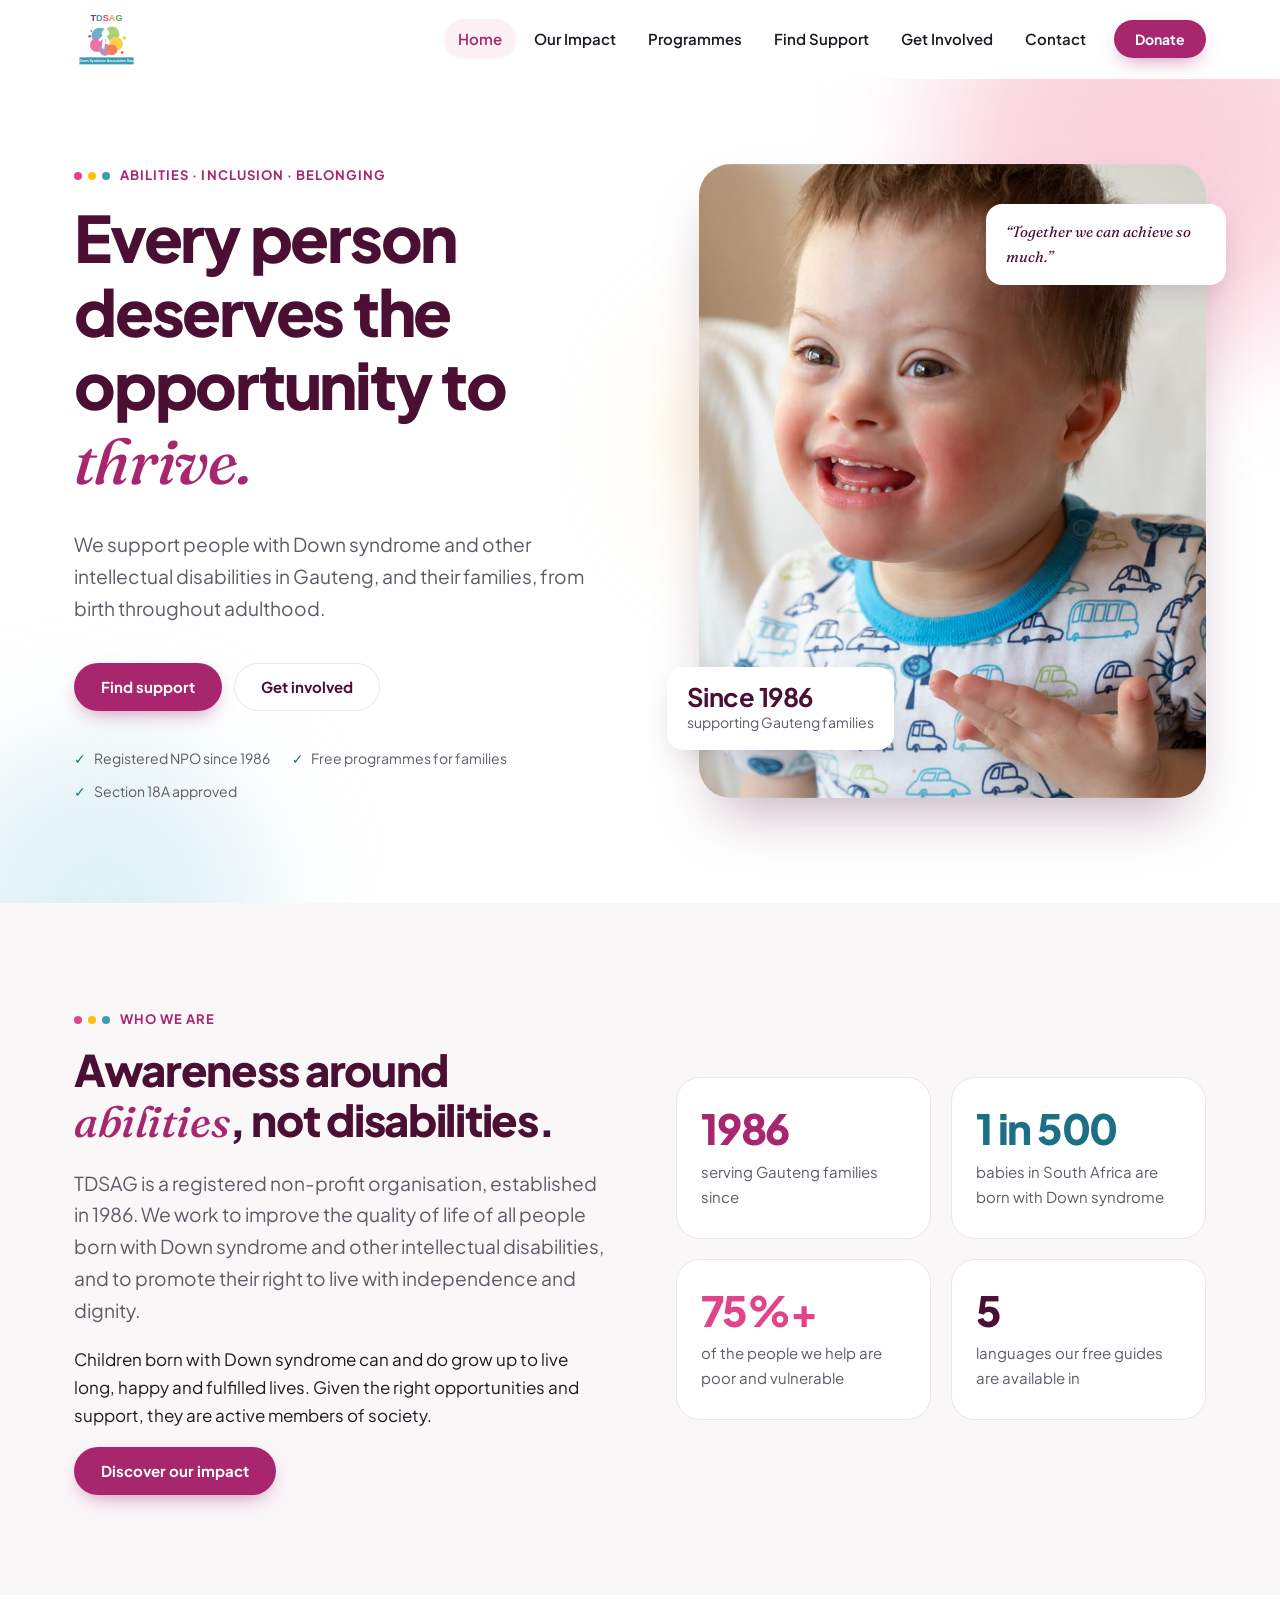
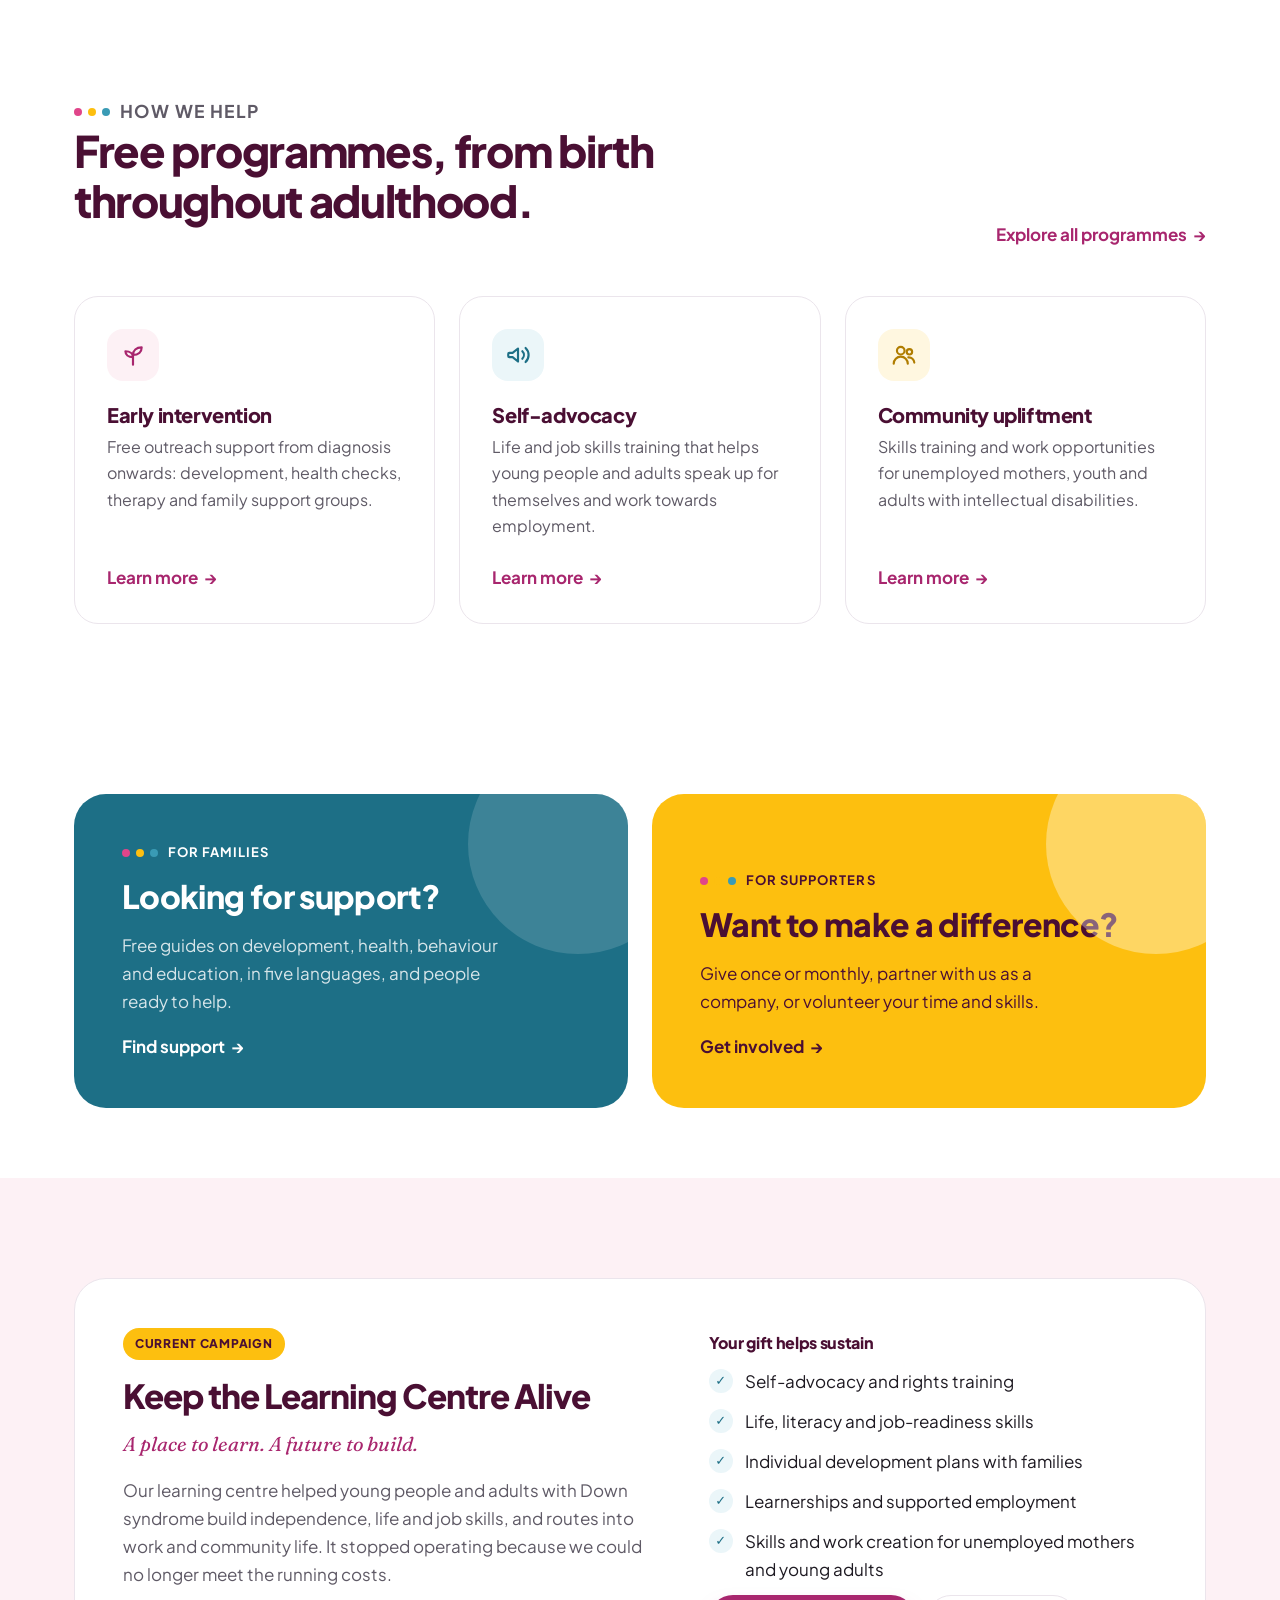
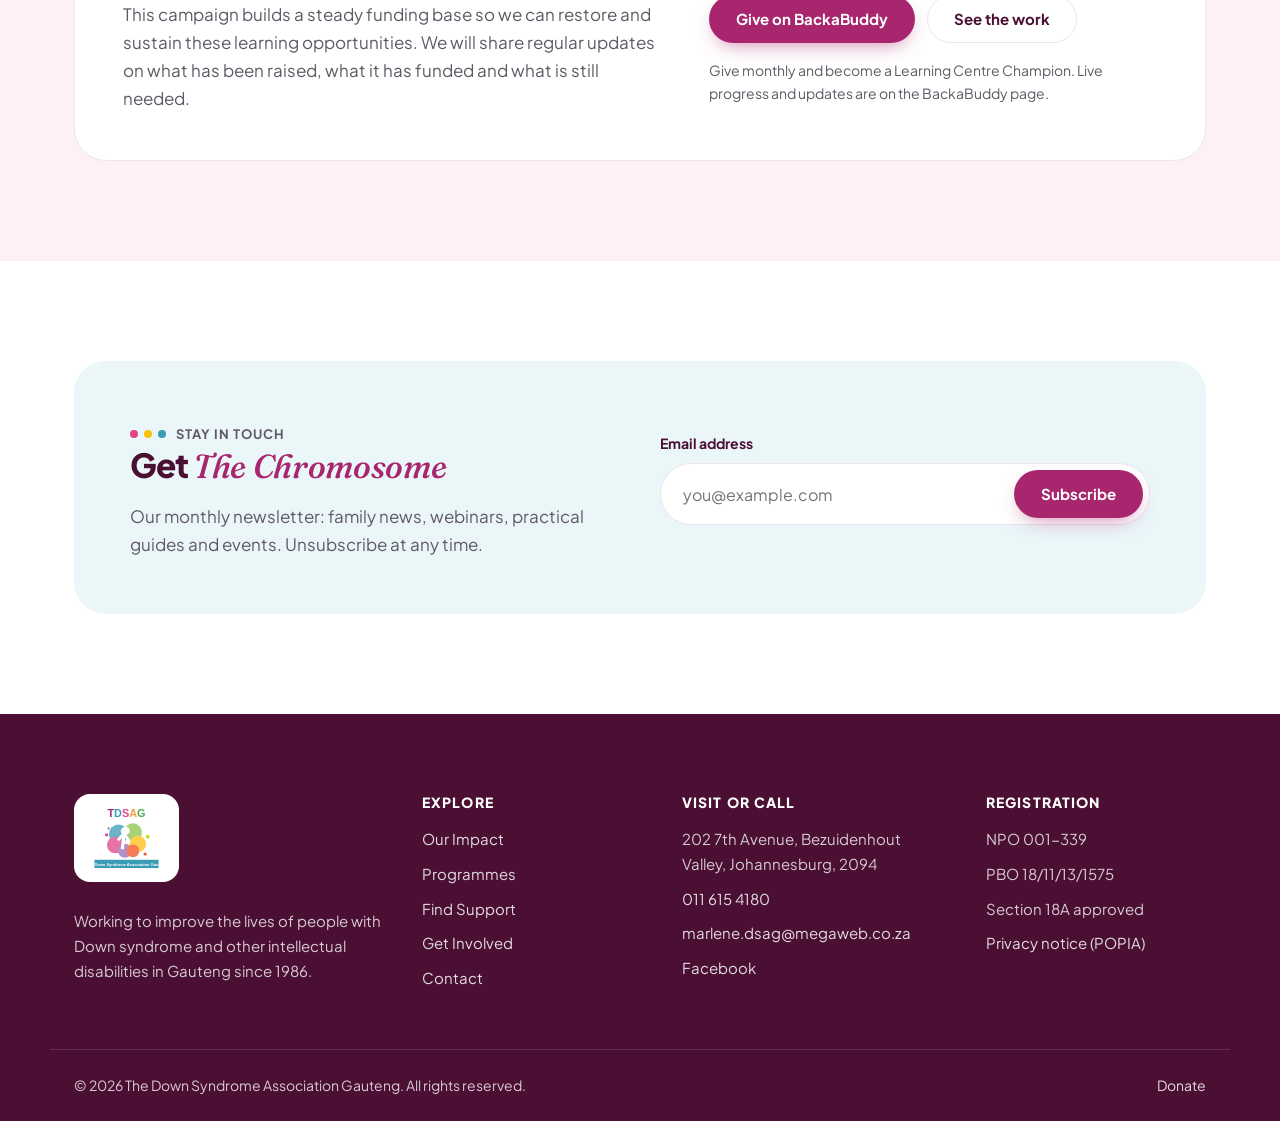
==== commit 9f5bf26b: "Add photos and Keep the Learning Centre Alive campaign Add the provided photos to the hero, impact g" ====
--- a/index.html
+++ b/index.html
@@ -53,8 +53,7 @@
           </div>
         </div>
         <div class="hero-visual">
-          <!-- Replace with an approved family photo: <img class="photo" src="assets/img/hero.jpg" alt="..."> -->
-          <div class="photo">[Hero photo – child with Down syndrome, shared with consent]</div>
+          <img class="photo" src="assets/img/photos/boy-laughing.jpg" alt="A young boy with Down syndrome laughing">
           <div class="float-card float-card--a"><strong>Since 1986</strong>supporting Gauteng families</div>
           <div class="float-card float-card--b">“Together we can achieve so much.”</div>
         </div>
@@ -133,23 +132,32 @@
       </div>
     </section>
 
-    <!-- Current campaign -->
-    <section class="section section--pink">
+    <!-- Current campaign: Keep the Learning Centre Alive (BackaBuddy) -->
+    <section class="section section--pink" id="learning-centre">
       <div class="container">
         <div class="campaign-strip reveal">
           <div>
             <span class="badge">Current campaign</span>
-            <h2>A strong start for every child</h2>
-            <p>In South Africa, Down syndrome is still culturally stigmatised. Some parents are led to believe their child’s disability is their fault, and children miss out on education and health care. Early support changes that.</p>
-          </div>
-          <div>
-            <div class="progress-labels"><strong>R[raised] raised</strong><span>of R[target]</span></div>
-            <div class="progress" role="progressbar" aria-label="Campaign progress" aria-valuemin="0" aria-valuemax="100" aria-valuenow="45">
-              <div class="progress-bar" style="width:45%"></div>
+            <h2>Keep the Learning Centre Alive</h2>
+            <p class="campaign-tagline">A place to learn. A future to build.</p>
+            <p>Our learning centre helped young people and adults with Down syndrome build independence, life and job skills, and routes into work and community life. It stopped operating because we could no longer meet the running costs.</p>
+            <p>This campaign builds a steady funding base so we can restore and sustain these learning opportunities. We will share regular updates on what has been raised, what it has funded and what is still needed.</p>
+          </div>
+          <div>
+            <h3 class="campaign-list-title">Your gift helps sustain</h3>
+            <ul class="ticks">
+              <li>Self-advocacy and rights training</li>
+              <li>Life, literacy and job-readiness skills</li>
+              <li>Individual development plans with families</li>
+              <li>Learnerships and supported employment</li>
+              <li>Skills and work creation for unemployed mothers and young adults</li>
+            </ul>
+            <div class="hero-actions">
+              <!-- TODO: replace with the campaign's BackaBuddy page URL once it is set up -->
+              <a class="btn btn-primary" href="https://www.backabuddy.co.za/" target="_blank" rel="noopener">Give on BackaBuddy</a>
+              <a class="btn btn-outline" href="programmes.html#self-advocacy">See the work</a>
             </div>
-            <div class="hero-actions">
-              <a class="btn btn-primary" href="campaign-early-intervention.html">Support the campaign</a>
-            </div>
+            <p class="campaign-note">Give monthly and become a Learning Centre Champion. Live progress and updates are on the BackaBuddy page.</p>
           </div>
         </div>
       </div>
--- a/css/styles.css
+++ b/css/styles.css
@@ -270,6 +270,7 @@
   object-fit: cover;
   overflow: hidden;
 }
+img.photo { padding: 0; background: var(--pink-50); }
 .photo-portrait { aspect-ratio: 4 / 5; }
 .photo-square { aspect-ratio: 1; }
 
@@ -406,6 +407,13 @@
 }
 .campaign-strip h2 { font-size: clamp(1.6rem, 2.6vw, 2.1rem); }
 .campaign-strip p { color: var(--muted); margin: 0; }
+.campaign-strip p + p { margin-top: 12px; }
+.campaign-strip .campaign-tagline {
+  font-family: var(--font-accent); font-style: italic;
+  font-size: 1.25rem; color: var(--magenta); margin: -4px 0 16px;
+}
+.campaign-list-title { font-size: 1rem; margin: 0 0 14px; color: var(--plum); }
+.campaign-strip .campaign-note { font-size: 14px; margin-top: 16px; }
 .badge {
   display: inline-block; background: var(--yellow); color: var(--plum);
   font-size: 12px; font-weight: 800; letter-spacing: .06em;
@@ -449,6 +457,10 @@
 .gallery-grid { display: grid; grid-template-columns: 1.3fr 1fr 1fr; gap: 20px; }
 .gallery-grid .photo:first-child { grid-row: span 2; aspect-ratio: auto; height: 100%; }
 .gallery-grid .photo { aspect-ratio: 1; }
+.gallery-row { display: grid; grid-template-columns: repeat(4, 1fr); gap: 20px; margin-top: 20px; }
+.gallery-row .photo { aspect-ratio: 1; }
+.gallery-grid .photo, .gallery-row .photo { transition: transform .4s var(--ease); }
+.gallery-grid .photo:hover, .gallery-row .photo:hover { transform: scale(1.02); }
 .testimonial {
   margin: 0; padding: 40px; border-radius: var(--radius-lg);
   background: var(--plum); color: #fff;
@@ -808,7 +820,7 @@
   .programme-block { padding-block: 56px; }
   .stats, .grid-2, .grid-3, .cards-3, .grid-4, .footer-grid, .events-grid, .gift-tiers,
   .programme-meta, .field-grid, .field-grid--2, .check-grid { grid-template-columns: 1fr; }
-  .stats--2 { grid-template-columns: 1fr 1fr; }
+  .stats--2, .gallery-row { grid-template-columns: 1fr 1fr; }
   .amounts { grid-template-columns: 1fr 1fr; }
   .float-card--a { left: 12px; bottom: 12px; }
   .float-card--b { right: 12px; top: 12px; }
